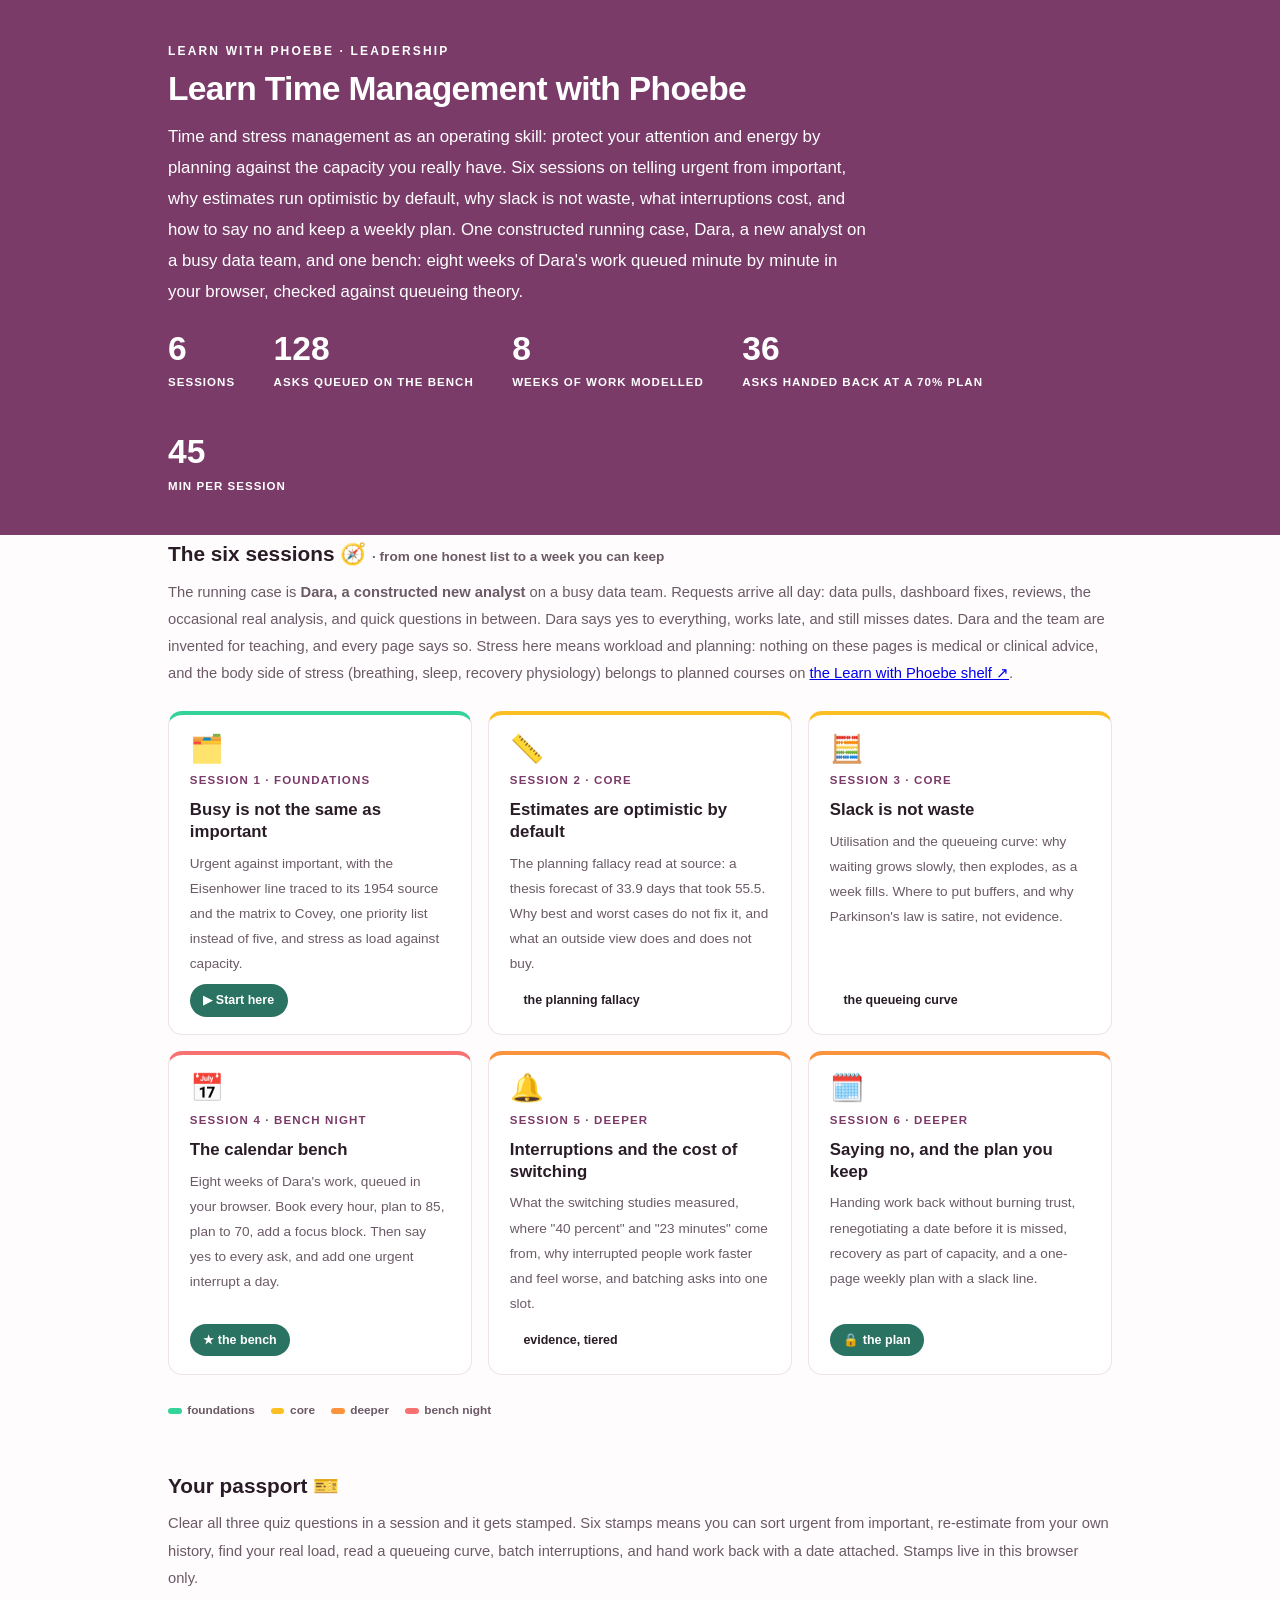
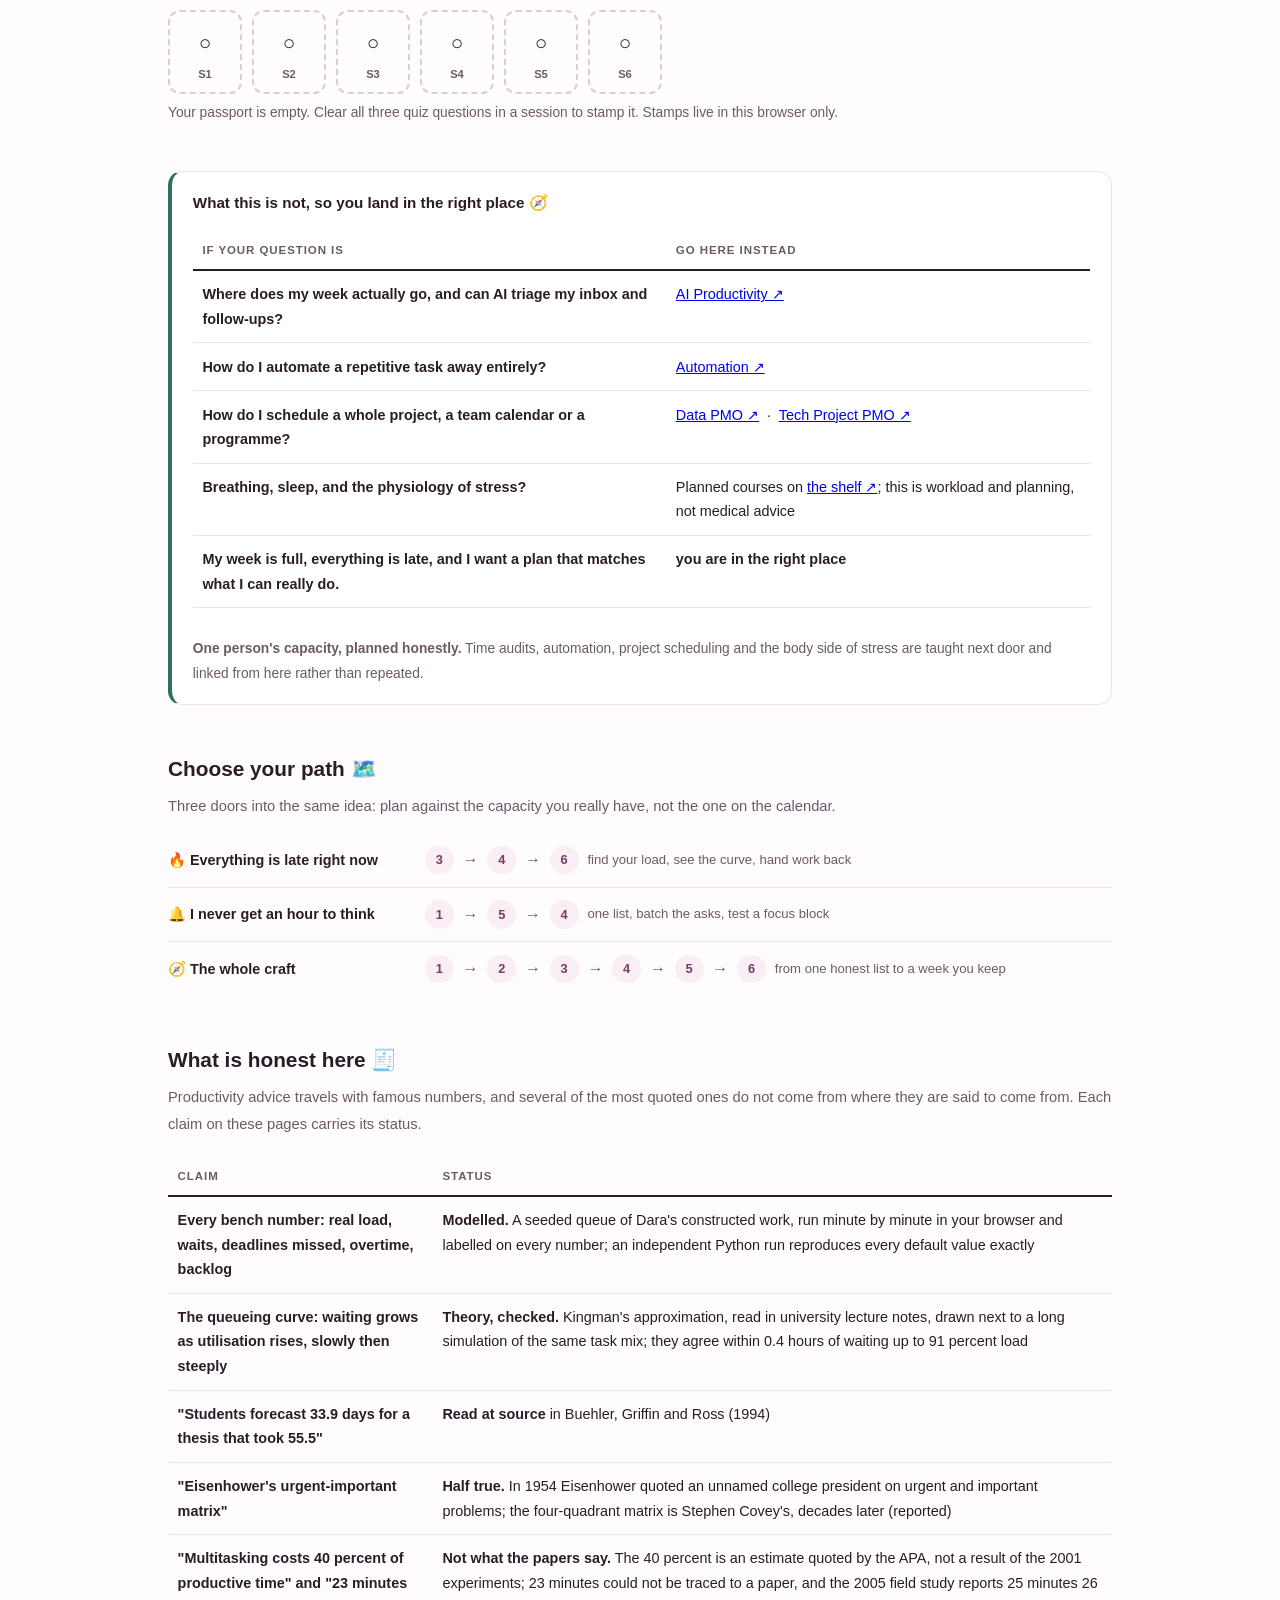
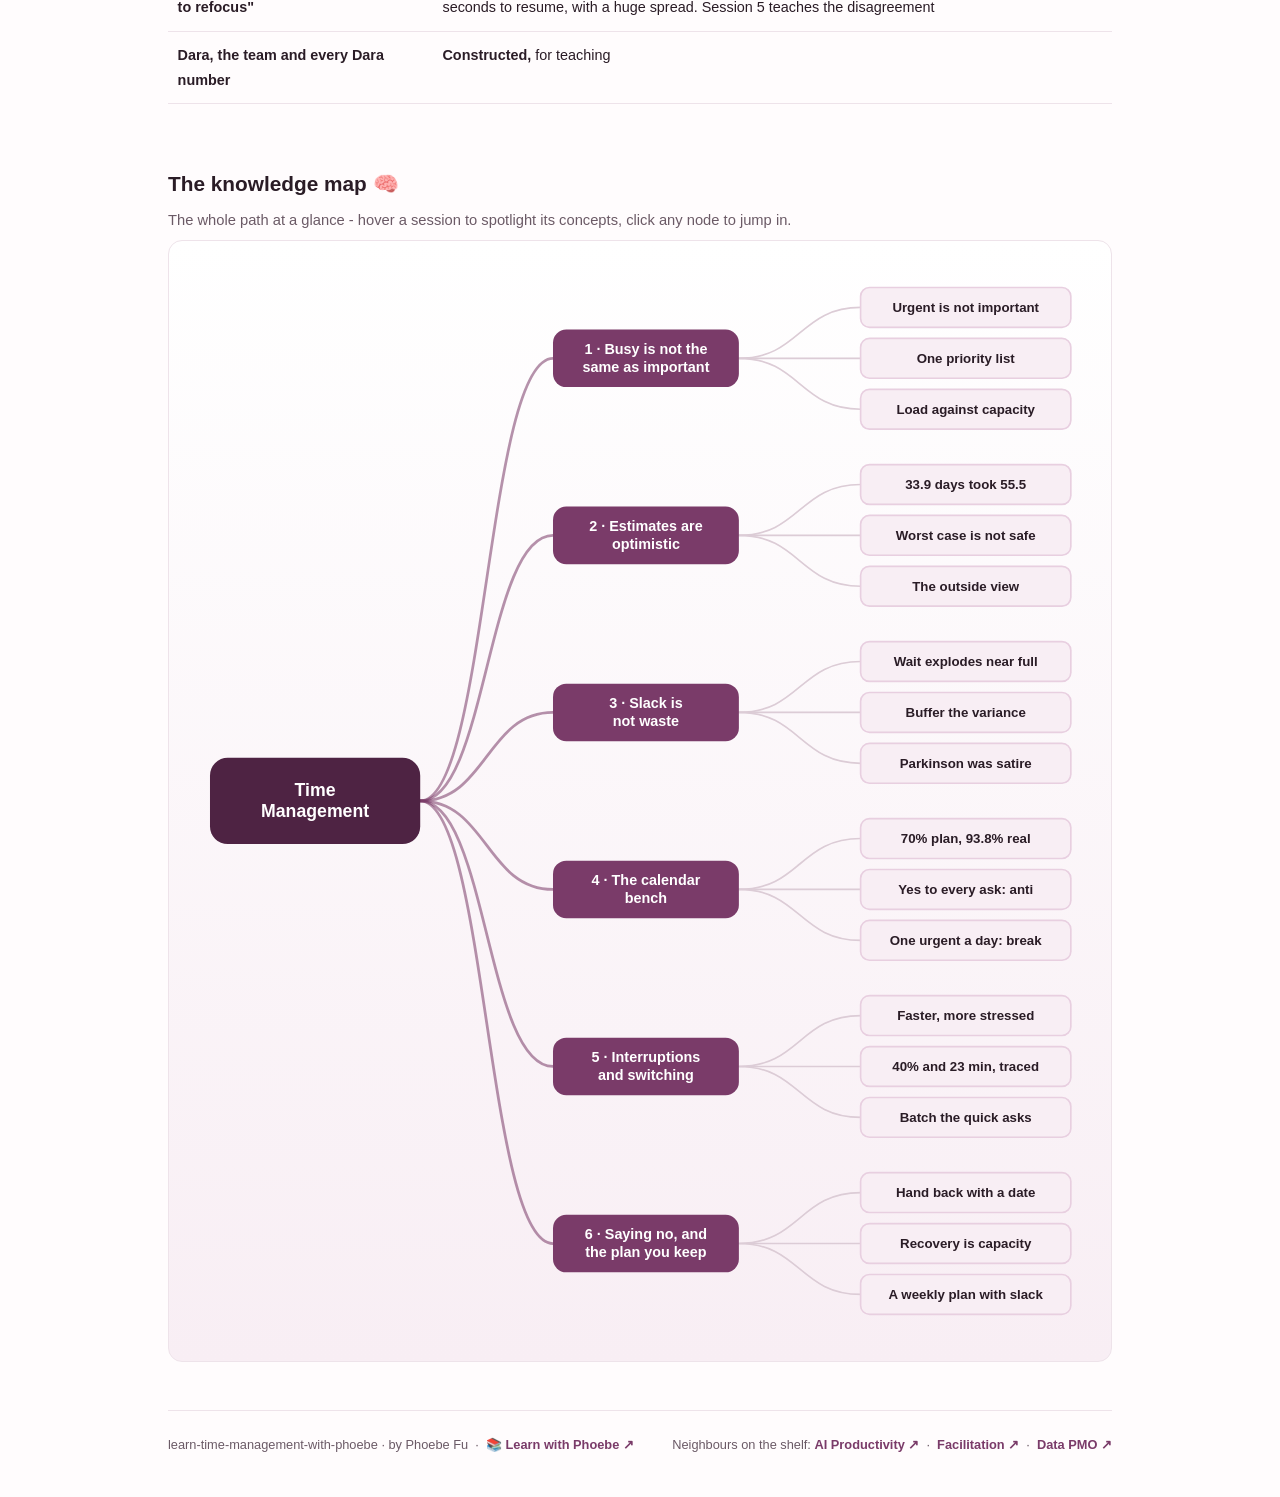
==== index.html @ 59bf27da "Build learn-time-management-with-phoebe: six sessions, landing page and in-browser bench All pages p" ====
<!DOCTYPE html>
<html lang="en">
<head>
<meta charset="UTF-8">
<meta name="viewport" content="width=device-width, initial-scale=1.0">
<!-- social:start -->
<meta name="description" content="Six sessions on protecting attention and energy by planning against real capacity: urgent against important, why estimates run optimistic, why slack is not waste, a calendar bench that runs eight weeks of a constructed analyst's work in your browser, interruptions, and saying no with a weekly plan you keep. Free, by Phoebe Fu.">
<meta property="og:type" content="website">
<meta property="og:site_name" content="Learn with Phoebe">
<meta property="og:title" content="Learn Time Management with Phoebe">
<meta property="og:description" content="Plan against real capacity. Six sessions, one constructed analyst, and a calendar bench where a full week makes everything late and a 70 percent plan keeps its promises.">
<meta property="og:url" content="https://phoebefu6.github.io/learn-time-management-with-phoebe/">
<meta property="og:image" content="https://phoebefu6.github.io/learn-time-management-with-phoebe/assets/og-cover.png">
<meta property="og:image:width" content="1200">
<meta property="og:image:height" content="630">
<meta name="twitter:card" content="summary_large_image">
<meta name="twitter:title" content="Learn Time Management with Phoebe">
<meta name="twitter:description" content="Why a full calendar makes everything late: eight weeks of work queued in your browser, checked against queueing theory.">
<meta name="twitter:image" content="https://phoebefu6.github.io/learn-time-management-with-phoebe/assets/og-cover.png">
<!-- social:end -->
<title>Learn Time Management with Phoebe</title>
<link rel="stylesheet" href="assets/style.css?v=15">
<style>

  .stats-row { display: flex; gap: 2.4rem; margin-top: 1.5rem; flex-wrap: wrap; }
  .stat b { display: block; font-size: 2.1rem; font-weight: 800; line-height: 1.05; font-variant-numeric: tabular-nums; }
  .stat span { font-size: .72rem; opacity: 1; text-transform: uppercase; letter-spacing: .09em; font-weight: 600; }

  .course-grid { display: grid; grid-template-columns: repeat(auto-fit, minmax(17rem, 1fr)); gap: 1rem; margin-top: 1.5rem; }
  .course-card {
    border: 1px solid var(--hairline);
    border-top: 4px solid var(--diff, var(--indigo));
    border-radius: var(--radius);
    padding: 1.2rem 1.3rem 1.1rem;
    display: flex;
    flex-direction: column;
    gap: .5rem;
    text-decoration: none;
    color: var(--ink);
    background: #fff;
    transition: box-shadow .15s ease, border-color .15s ease, transform .15s ease;
    position: relative;
  }
  .course-card:hover { border-color: var(--indigo-soft); border-top-color: var(--diff, var(--indigo)); box-shadow: 0 8px 28px rgba(var(--shadow-rgb),.16); transform: translateY(-3px); }
  .course-card .cicon { font-size: 1.7rem; line-height: 1; }
  .course-card .cnum { font-size: .72rem; font-weight: 700; color: var(--indigo); text-transform: uppercase; letter-spacing: .1em; }
  .course-card h3 { font-size: 1.05rem; font-weight: 800; line-height: 1.3; }
  .course-card p { font-size: .85rem; color: var(--muted); flex: 1; }
  .course-card .meta { display: flex; gap: .4rem; flex-wrap: wrap; }

  .diff-legend { display: flex; gap: 1rem; margin-top: 1.6rem; font-size: .74rem; color: var(--muted); font-weight: 600; flex-wrap: wrap; }
  .diff-legend i { display: inline-block; width: .85rem; height: .35rem; border-radius: 999px; margin-right: .35rem; vertical-align: middle; }

  .paths { margin-top: 2.6rem; }
  .paths h2 { font-size: 1.3rem; font-weight: 800; margin-bottom: .3rem; }
  .paths .plede { color: var(--muted); font-size: .92rem; margin-bottom: .8rem; }
  .path { display: flex; gap: .55rem; align-items: center; padding: .75rem 0; border-bottom: .5px solid var(--hairline); flex-wrap: wrap; }
  .path:last-child { border-bottom: none; }
  .path b { min-width: 15.5rem; font-size: .9rem; }
  .path .pstep { background: var(--indigo-50); color: var(--indigo); border-radius: 999px; padding: .16rem .68rem; font-weight: 700; font-size: .8rem; text-decoration: none; transition: all .12s ease; }
  .path .pstep:hover { background: var(--indigo); color: #fff; }
  .path .parr { color: var(--muted); font-weight: 700; }

  .mm-section { margin-top: 1.6rem; }
  .mm-section h2 { font-size: 1.3rem; font-weight: 800; margin-bottom: .2rem; }
  .mm-section .mm-lede { color: var(--muted); font-size: .92rem; margin-bottom: .4rem; }
  .mm-wrap { border: 1px solid var(--hairline); border-radius: var(--radius); background: linear-gradient(180deg,#fff,var(--indigo-50)); padding: .6rem; overflow-x: auto; }
  .mm-svg { width: 100%; height: auto; display: block; max-width: 60rem; margin: 0 auto; min-width: 34rem; }
  .mm-link { cursor: pointer; text-decoration: none; }
  .mm-node rect { transition: opacity .15s ease, filter .15s ease; }
  .mm-node text { pointer-events: none; }
  .mm-link:hover .mm-node rect { filter: brightness(1.06); }
  .mm-edge { transition: opacity .15s ease; }

  .not-this { border: 1px solid var(--hairline); border-left: 4px solid var(--clay); border-radius: var(--radius); background: #fff; padding: 1.1rem 1.3rem; margin-top: 1.2rem; }
  .not-this h3 { font-size: .95rem; font-weight: 800; margin-bottom: .5rem; }
</style>
</head>
<body>
<header class="masthead">
  <div class="wrap">
    <div class="eyebrow">Learn with Phoebe · Leadership</div>
    <h1>Learn <span class="accent">Time Management</span> with Phoebe</h1>
    <p class="sub">Time and stress management as an operating skill: protect your attention and energy by planning against the capacity you really have. Six sessions on telling urgent from important, why estimates run optimistic by default, why slack is not waste, what interruptions cost, and how to say no and keep a weekly plan. One constructed running case, Dara, a new analyst on a busy data team, and one bench: eight weeks of Dara's work queued minute by minute in your browser, checked against queueing theory.</p>
    <div class="stats-row">
      <div class="stat"><b data-count="6">6</b><span>sessions</span></div>
      <div class="stat"><b data-count="128">128</b><span>asks queued on the bench</span></div>
      <div class="stat"><b data-count="8">8</b><span>weeks of work modelled</span></div>
      <div class="stat"><b data-count="36">36</b><span>asks handed back at a 70% plan</span></div>
      <div class="stat"><b data-count="45">45</b><span>min per session</span></div>
    </div>
  </div>
</header>
<main class="wrap">
  <section class="section">
    <div class="paths" style="margin-top:0">
      <h2>The six sessions 🧭 <span style="font-size:.85rem;font-weight:600;color:var(--muted)">· from one honest list to a week you can keep</span></h2>
      <p class="plede">The running case is <strong>Dara, a constructed new analyst</strong> on a busy data team. Requests arrive all day: data pulls, dashboard fixes, reviews, the occasional real analysis, and quick questions in between. Dara says yes to everything, works late, and still misses dates. Dara and the team are invented for teaching, and every page says so. Stress here means workload and planning: nothing on these pages is medical or clinical advice, and the body side of stress (breathing, sleep, recovery physiology) belongs to planned courses on <a href="https://phoebefu6.github.io/learn-with-phoebe/">the Learn with Phoebe shelf ↗</a>.</p>
    </div>
    <div class="course-grid">
      <a class="course-card" href="courses/01-busy-is-not-important.html" style="--diff:#34D399">
        <span class="cicon">🗂️</span>
        <span class="cnum">Session 1 · foundations</span>
        <h3>Busy is not the same as important</h3>
        <p>Urgent against important, with the Eisenhower line traced to its 1954 source and the matrix to Covey, one priority list instead of five, and stress as load against capacity.</p>
        <span class="meta"><span class="pill amber">▶ Start here</span></span>
      </a>
      <a class="course-card" href="courses/02-estimates-are-optimistic.html" style="--diff:#FBBF24">
        <span class="cicon">📏</span>
        <span class="cnum">Session 2 · core</span>
        <h3>Estimates are optimistic by default</h3>
        <p>The planning fallacy read at source: a thesis forecast of 33.9 days that took 55.5. Why best and worst cases do not fix it, and what an outside view does and does not buy.</p>
        <span class="meta"><span class="pill">the planning fallacy</span></span>
      </a>
      <a class="course-card" href="courses/03-slack-is-not-waste.html" style="--diff:#FBBF24">
        <span class="cicon">🧮</span>
        <span class="cnum">Session 3 · core</span>
        <h3>Slack is not waste</h3>
        <p>Utilisation and the queueing curve: why waiting grows slowly, then explodes, as a week fills. Where to put buffers, and why Parkinson's law is satire, not evidence.</p>
        <span class="meta"><span class="pill">the queueing curve</span></span>
      </a>
      <a class="course-card" href="courses/04-the-calendar-bench.html" style="--diff:#F87171">
        <span class="cicon">📅</span>
        <span class="cnum">Session 4 · bench night</span>
        <h3>The calendar bench</h3>
        <p>Eight weeks of Dara's work, queued in your browser. Book every hour, plan to 85, plan to 70, add a focus block. Then say yes to every ask, and add one urgent interrupt a day.</p>
        <span class="meta"><span class="pill amber">★ the bench</span></span>
      </a>
      <a class="course-card" href="courses/05-interruptions-and-switching.html" style="--diff:#FB923C">
        <span class="cicon">🔔</span>
        <span class="cnum">Session 5 · deeper</span>
        <h3>Interruptions and the cost of switching</h3>
        <p>What the switching studies measured, where "40 percent" and "23 minutes" come from, why interrupted people work faster and feel worse, and batching asks into one slot.</p>
        <span class="meta"><span class="pill">evidence, tiered</span></span>
      </a>
      <a class="course-card" href="courses/06-saying-no-and-the-plan.html" style="--diff:#FB923C">
        <span class="cicon">🗓️</span>
        <span class="cnum">Session 6 · deeper</span>
        <h3>Saying no, and the plan you keep</h3>
        <p>Handing work back without burning trust, renegotiating a date before it is missed, recovery as part of capacity, and a one-page weekly plan with a slack line.</p>
        <span class="meta"><span class="pill amber">🔒 the plan</span></span>
      </a>
    </div>
    <div class="diff-legend">
      <span><i style="background:#34D399"></i>foundations</span>
      <span><i style="background:#FBBF24"></i>core</span>
      <span><i style="background:#FB923C"></i>deeper</span>
      <span><i style="background:#F87171"></i>bench night</span>
    </div>
  </section>
  <section class="section">
    <div class="paths" style="margin-top:0">
      <h2>Your passport 🎫</h2>
      <p class="plede">Clear all three quiz questions in a session and it gets stamped. Six stamps means you can sort urgent from important, re-estimate from your own history, find your real load, read a queueing curve, batch interruptions, and hand work back with a date attached. Stamps live in this browser only.</p>
    </div>
    <div class="pp-strip"></div>
  </section>
  <section class="section">
    <div class="not-this">
      <h3>What this is not, so you land in the right place 🧭</h3>
      <table class="clean">
        <tr><th>If your question is</th><th>Go here instead</th></tr>
        <tr><td>Where does my week actually go, and can AI triage my inbox and follow-ups?</td><td><a href="https://phoebefu6.github.io/learn-ai-productivity-with-phoebe/">AI Productivity ↗</a></td></tr>
        <tr><td>How do I automate a repetitive task away entirely?</td><td><a href="https://phoebefu6.github.io/learn-automation-with-phoebe/">Automation ↗</a></td></tr>
        <tr><td>How do I schedule a whole project, a team calendar or a programme?</td><td><a href="https://phoebefu6.github.io/learn-data-pmo-with-phoebe/">Data PMO ↗</a> &nbsp;·&nbsp; <a href="https://phoebefu6.github.io/learn-tech-project-pmo-with-phoebe/">Tech Project PMO ↗</a></td></tr>
        <tr><td>Breathing, sleep, and the physiology of stress?</td><td>Planned courses on <a href="https://phoebefu6.github.io/learn-with-phoebe/">the shelf ↗</a>; this is workload and planning, not medical advice</td></tr>
        <tr><td><strong>My week is full, everything is late, and I want a plan that matches what I can really do.</strong></td><td><strong>you are in the right place</strong></td></tr>
      </table>
      <p style="margin-top:.7rem;font-size:.86rem;color:var(--muted)"><strong>One person's capacity, planned honestly.</strong> Time audits, automation, project scheduling and the body side of stress are taught next door and linked from here rather than repeated.</p>
    </div>
  </section>
  <section class="section">
    <div class="paths">
      <h2>Choose your path 🗺️</h2>
      <p class="plede">Three doors into the same idea: plan against the capacity you really have, not the one on the calendar.</p>
      <div class="path"><b>🔥 Everything is late right now</b>
        <a class="pstep" href="courses/03-slack-is-not-waste.html">3</a><span class="parr">→</span>
        <a class="pstep" href="courses/04-the-calendar-bench.html">4</a><span class="parr">→</span>
        <a class="pstep" href="courses/06-saying-no-and-the-plan.html">6</a>
        <span style="font-size:.82rem;color:var(--muted)">find your load, see the curve, hand work back</span>
      </div>
      <div class="path"><b>🔔 I never get an hour to think</b>
        <a class="pstep" href="courses/01-busy-is-not-important.html">1</a><span class="parr">→</span>
        <a class="pstep" href="courses/05-interruptions-and-switching.html">5</a><span class="parr">→</span>
        <a class="pstep" href="courses/04-the-calendar-bench.html">4</a>
        <span style="font-size:.82rem;color:var(--muted)">one list, batch the asks, test a focus block</span>
      </div>
      <div class="path"><b>🧭 The whole craft</b>
        <a class="pstep" href="courses/01-busy-is-not-important.html">1</a><span class="parr">→</span>
        <a class="pstep" href="courses/02-estimates-are-optimistic.html">2</a><span class="parr">→</span>
        <a class="pstep" href="courses/03-slack-is-not-waste.html">3</a><span class="parr">→</span>
        <a class="pstep" href="courses/04-the-calendar-bench.html">4</a><span class="parr">→</span>
        <a class="pstep" href="courses/05-interruptions-and-switching.html">5</a><span class="parr">→</span>
        <a class="pstep" href="courses/06-saying-no-and-the-plan.html">6</a>
        <span style="font-size:.82rem;color:var(--muted)">from one honest list to a week you keep</span>
      </div>
    </div>
  </section>
  <section class="section">
    <div class="paths" style="margin-top:0">
      <h2>What is honest here 🧾</h2>
      <p class="plede">Productivity advice travels with famous numbers, and several of the most quoted ones do not come from where they are said to come from. Each claim on these pages carries its status.</p>
    </div>
    <table class="clean">
      <tr><th>Claim</th><th>Status</th></tr>
      <tr><td>Every bench number: real load, waits, deadlines missed, overtime, backlog</td><td><strong>Modelled.</strong> A seeded queue of Dara's constructed work, run minute by minute in your browser and labelled on every number; an independent Python run reproduces every default value exactly</td></tr>
      <tr><td>The queueing curve: waiting grows as utilisation rises, slowly then steeply</td><td><strong>Theory, checked.</strong> Kingman's approximation, read in university lecture notes, drawn next to a long simulation of the same task mix; they agree within 0.4 hours of waiting up to 91 percent load</td></tr>
      <tr><td>"Students forecast 33.9 days for a thesis that took 55.5"</td><td><strong>Read at source</strong> in Buehler, Griffin and Ross (1994)</td></tr>
      <tr><td>"Eisenhower's urgent-important matrix"</td><td><strong>Half true.</strong> In 1954 Eisenhower quoted an unnamed college president on urgent and important problems; the four-quadrant matrix is Stephen Covey's, decades later (reported)</td></tr>
      <tr><td>"Multitasking costs 40 percent of productive time" and "23 minutes to refocus"</td><td><strong>Not what the papers say.</strong> The 40 percent is an estimate quoted by the APA, not a result of the 2001 experiments; 23 minutes could not be traced to a paper, and the 2005 field study reports 25 minutes 26 seconds to resume, with a huge spread. Session 5 teaches the disagreement</td></tr>
      <tr><td>Dara, the team and every Dara number</td><td><strong>Constructed,</strong> for teaching</td></tr>
    </table>
  </section>
  <section class="section mm-section">
    <h2>The knowledge map 🧠</h2>
    <p class="mm-lede">The whole path at a glance - hover a session to spotlight its concepts, click any node to jump in.</p>
    <div class="mm-wrap"><div id="mindmap"></div></div>
  </section>
  <footer class="pagefoot">
    <span>learn-time-management-with-phoebe · by Phoebe Fu &nbsp;·&nbsp; 📚 <a href="https://phoebefu6.github.io/learn-with-phoebe/">Learn with Phoebe ↗</a></span>
    <span>Neighbours on the shelf: <a href="https://phoebefu6.github.io/learn-ai-productivity-with-phoebe/">AI Productivity ↗</a> &nbsp;·&nbsp; <a href="https://phoebefu6.github.io/learn-facilitation-with-phoebe/">Facilitation ↗</a> &nbsp;·&nbsp; <a href="https://phoebefu6.github.io/learn-data-pmo-with-phoebe/">Data PMO ↗</a></span>
  </footer>
</main>
<script>
window.MINDMAP_DATA = {
 "title": "Time\nManagement",
 "centerColor": "#4E2343",
 "sessions": [
  {
   "label": "Busy is not the\nsame as important",
   "href": "courses/01-busy-is-not-important.html",
   "color": "#34D399",
   "concepts": [
    {
     "label": "Urgent is not important",
     "href": "courses/01-busy-is-not-important.html"
    },
    {
     "label": "One priority list",
     "href": "courses/01-busy-is-not-important.html"
    },
    {
     "label": "Load against capacity",
     "href": "courses/01-busy-is-not-important.html"
    }
   ]
  },
  {
   "label": "Estimates are\noptimistic",
   "href": "courses/02-estimates-are-optimistic.html",
   "color": "#FBBF24",
   "concepts": [
    {
     "label": "33.9 days took 55.5",
     "href": "courses/02-estimates-are-optimistic.html"
    },
    {
     "label": "Worst case is not safe",
     "href": "courses/02-estimates-are-optimistic.html"
    },
    {
     "label": "The outside view",
     "href": "courses/02-estimates-are-optimistic.html"
    }
   ]
  },
  {
   "label": "Slack is\nnot waste",
   "href": "courses/03-slack-is-not-waste.html",
   "color": "#FBBF24",
   "concepts": [
    {
     "label": "Wait explodes near full",
     "href": "courses/03-slack-is-not-waste.html"
    },
    {
     "label": "Buffer the variance",
     "href": "courses/03-slack-is-not-waste.html"
    },
    {
     "label": "Parkinson was satire",
     "href": "courses/03-slack-is-not-waste.html"
    }
   ]
  },
  {
   "label": "The calendar\nbench",
   "href": "courses/04-the-calendar-bench.html",
   "color": "#F87171",
   "concepts": [
    {
     "label": "70% plan, 93.8% real",
     "href": "courses/04-the-calendar-bench.html"
    },
    {
     "label": "Yes to every ask: anti",
     "href": "courses/04-the-calendar-bench.html"
    },
    {
     "label": "One urgent a day: break",
     "href": "courses/04-the-calendar-bench.html"
    }
   ]
  },
  {
   "label": "Interruptions\nand switching",
   "href": "courses/05-interruptions-and-switching.html",
   "color": "#FB923C",
   "concepts": [
    {
     "label": "Faster, more stressed",
     "href": "courses/05-interruptions-and-switching.html"
    },
    {
     "label": "40% and 23 min, traced",
     "href": "courses/05-interruptions-and-switching.html"
    },
    {
     "label": "Batch the quick asks",
     "href": "courses/05-interruptions-and-switching.html"
    }
   ]
  },
  {
   "label": "Saying no, and\nthe plan you keep",
   "href": "courses/06-saying-no-and-the-plan.html",
   "color": "#FB923C",
   "concepts": [
    {
     "label": "Hand back with a date",
     "href": "courses/06-saying-no-and-the-plan.html"
    },
    {
     "label": "Recovery is capacity",
     "href": "courses/06-saying-no-and-the-plan.html"
    },
    {
     "label": "A weekly plan with slack",
     "href": "courses/06-saying-no-and-the-plan.html"
    }
   ]
  }
 ]
};
</script>
<script src="assets/mindmap.js?v=15"></script>
<script src="assets/app.js?v=15"></script>
</body>
</html>
---- assets/style.css ----
/* learn-time-management-with-phoebe - editorial bold design system
   Accent: plum #7A3B69 · Deep plum #4E2343 · Mid plum #66305A · Contrast: mint #2A7362
   (CSS var names still read --indigo/--amber; they hold plum and mint.)
   Light surfaces only: the code box and the lightbox scrim are light tints. */

:root {
  --indigo: #7A3B69;
  --indigo-deep: #4E2343;
  --indigo-mid: #66305A;
  --indigo-soft: #E8CFE0;
  --indigo-50: #F8EEF4;
  --ink: #2A1C26;
  --muted: #6B5A66;
  --faint: #DCCCD6;
  --hairline: #EEE3EA;
  --clay: #2A7362;
  --clay-ink: #1D5446;
  --amber: #2A7362;
  --amber-ink: #1D5446;
  --amber-50: #E3F3EE;
  --paper: #FFFCFD;
  --code-bg: #F8EEF4;
  --code-ink: #2A1C26;
  --scrim-rgb: 255,251,253;
  --shadow-rgb: 122,59,105;
  --radius: 14px;
}

* { margin: 0; padding: 0; box-sizing: border-box; }

html { font-size: 16px; scroll-behavior: smooth; }
html.zoom-125 { font-size: 20px; }
html.zoom-150 { font-size: 24px; }

body {
  font-family: "Inter", -apple-system, BlinkMacSystemFont, "Segoe UI", Roboto, sans-serif;
  background: var(--paper);
  color: var(--ink);
  line-height: 1.85;
  font-feature-settings: "tnum";
}

.wrap { max-width: 62rem; margin: 0 auto; padding: 0 1.5rem; }

/* ---------- header band ---------- */
.masthead {
  background: var(--indigo);
  color: #fff;
  padding: 2.5rem 0 2.25rem;
}
.masthead .eyebrow {
  font-size: .75rem;
  letter-spacing: .18em;
  text-transform: uppercase;
  opacity: 1;
  font-weight: 600;
}
.masthead h1 {
  font-size: 2.1rem;
  line-height: 1.15;
  font-weight: 800;
  margin: .5rem 0 .75rem;
  letter-spacing: -.02em;
}
.masthead h1 .accent { color: inherit; }
.masthead .sub { font-size: 1.05rem; opacity: 1; max-width: 44rem; }

.chip-row { display: flex; flex-wrap: wrap; gap: .5rem; margin-top: 1.1rem; }
.chip {
  display: inline-flex;
  align-items: center;
  gap: .35rem;
  border-radius: 999px;
  padding: .25rem .8rem;
  font-size: .78rem;
  font-weight: 600;
  white-space: nowrap;
}
.chip.level { background: #fff; color: var(--indigo); }
.chip.audience { background: rgba(255,255,255,.08); color: #fff; border: 1px solid rgba(255,255,255,.35); }
.chip.time { background: var(--ink); color: #fff; font-variant-numeric: tabular-nums; }


/* ---------- agenda band ----------
   Recovered 2026-09-02. These six repos were scaffolded from a stylesheet that had
   lost this block, so .agenda rendered as run-on inline text ~700px tall inside the
   masthead. 87 of 93 repos carry it; these were the exception, and they were also the
   six the estate sweep could not see. See course-builder/references/field-notes.md.

   .a3 does NOT reuse the donor's `color: var(--amber-ink)`: that pair falls below
   4.5:1 against --amber in all six palettes, which is the same failure the sweep
   flags on the wellbeing courses. The literal below is the darkest tone of this
   repo's own amber-ink that clears 4.5:1, so the band stays bright. Recompute it if
   --amber changes. */
.agenda {
  display: flex;
  border-radius: 999px;
  overflow: hidden;
  margin: 1.4rem 0 0;
  font-size: .72rem;
  font-weight: 600;
  text-align: center;
  color: #fff;
}
.agenda span { padding: .45rem .3rem; white-space: nowrap; overflow: hidden; text-overflow: ellipsis; }
.agenda .a1 { background: var(--indigo-deep); }
.agenda .a2 { background: var(--indigo-mid); }
.agenda .a3 { background: var(--amber); color: #FFFFFF; }
.agenda .a4 { background: var(--indigo-soft); color: var(--ink); }

/* ---------- toolbar ---------- */
.toolbar {
  position: sticky;
  top: 0;
  z-index: 40;
  background: rgba(255,255,255,.94);
  backdrop-filter: blur(6px);
  border-bottom: 1px solid var(--hairline);
  padding: .55rem 0;
}
.toolbar .wrap { display: flex; align-items: center; gap: .5rem; flex-wrap: nowrap; }
.toolbar .crumb { font-size: .8rem; color: var(--muted); font-weight: 600; margin-right: auto; min-width: 0; white-space: nowrap; overflow: hidden; text-overflow: ellipsis; }
.toolbar .btn { white-space: nowrap; flex: none; padding: .38rem .8rem; font-size: .78rem; line-height: 1.2; }
.toolbar .crumb a { color: var(--indigo); text-decoration: none; }
.btn {
  border: 1px solid var(--hairline);
  background: #fff;
  color: var(--ink);
  border-radius: 999px;
  padding: .35rem .9rem;
  font-size: .78rem;
  font-weight: 600;
  cursor: pointer;
  font-family: inherit;
  transition: all .15s ease;
}
.btn:hover { border-color: var(--indigo); color: var(--indigo); }
.btn.primary { background: var(--indigo); border-color: var(--indigo); color: #fff; }
.btn.primary:hover { background: var(--indigo-deep); }

/* ---------- sections ---------- */
main { padding: 2.5rem 0 4rem; }

.section { margin-bottom: 2.8rem; }
.section-kicker { margin-bottom: 1rem; }
.section-kicker .klabel {
  display: block;
  font-size: .72rem;
  text-transform: uppercase;
  letter-spacing: .1em;
  color: var(--indigo);
  font-weight: 700;
  margin-bottom: .35rem;
}
.section-kicker h2 {
  font-size: 1.45rem;
  font-weight: 800;
  letter-spacing: -.01em;
  display: flex;
  align-items: center;
  gap: .7rem;
  flex-wrap: wrap;
}
.section-kicker .tag {
  border-radius: 999px;
  padding: .18rem .7rem;
  font-size: .7rem;
  font-weight: 700;
  text-transform: uppercase;
  letter-spacing: .08em;
}
.tag.concept { background: var(--indigo-50); color: var(--indigo); }
.tag.demo { background: var(--amber-50); color: var(--amber-ink); }
.tag.exercise { background: var(--ink); color: #fff; }

.lede { color: var(--muted); max-width: 46rem; margin-bottom: 1.4rem; line-height: 1.8; }

/* live vs self-study markers on cards */
.mode {
  font-size: .64rem;
  font-weight: 700;
  text-transform: uppercase;
  letter-spacing: .07em;
  padding: .14rem .6rem;
  border-radius: 999px;
  flex: none;
}
.mode.live { background: var(--indigo); color: #fff; }
.mode.self { background: #fff; color: var(--muted); border: 1px solid var(--hairline); }

/* ---------- accordions ---------- */
details.card {
  border: 1px solid var(--hairline);
  border-radius: var(--radius);
  margin-bottom: .8rem;
  overflow: hidden;
  background: #fff;
}
details.card[open] { border-color: var(--indigo-soft); box-shadow: 0 8px 28px rgba(var(--shadow-rgb),.08); }
details.card summary {
  list-style: none;
  cursor: pointer;
  padding: 1rem 1.25rem;
  display: flex;
  align-items: center;
  gap: .75rem;
  font-weight: 700;
  font-size: 1.02rem;
  user-select: none;
}
details.card summary::-webkit-details-marker { display: none; }
details.card summary .dot {
  width: .6rem; height: .6rem;
  border-radius: 999px;
  background: var(--indigo);
  flex: none;
}
details.card summary .mini { margin-left: auto; font-size: .72rem; color: var(--muted); font-weight: 600; white-space: nowrap; }
details.card summary .caret { transition: transform .2s ease; color: var(--indigo); font-size: .8rem; }
details.card[open] summary .caret { transform: rotate(90deg); }
details.card .body { padding: 0 1.25rem 1.4rem; border-top: 1px solid var(--hairline); padding-top: 1.15rem; }
details.card .body p { margin-bottom: 1.05rem; max-width: 48rem; }
details.card .body p:last-child { margin-bottom: 0; }
details.card .body ul, details.card .body ol { margin: 0 0 1.1rem 1.2rem; max-width: 47rem; }
details.card .body li { margin-bottom: .65rem; }
details.card .body h4 { font-size: .95rem; font-weight: 700; margin: 1.1rem 0 .45rem; }
details.card .body h4:first-child { margin-top: 0; }

/* ---------- pills & legends ---------- */
.legend { display: flex; flex-wrap: wrap; gap: .5rem; margin: 0 0 1.2rem; }
.pill {
  display: inline-flex;
  align-items: center;
  gap: .4rem;
  border-radius: 999px;
  padding: .28rem .85rem;
  font-size: .78rem;
  font-weight: 600;
}
.pill.solid { background: var(--indigo); color: #fff; }
.pill.light { background: var(--indigo-50); color: var(--indigo); }
.pill.inkpill { background: var(--ink); color: #fff; }
.pill.amber, .pill.peach { background: var(--amber); color: #fff; }
.pill.bare { color: var(--muted); }

/* ---------- 4D grid ---------- */
.grid-2 { display: grid; grid-template-columns: repeat(auto-fit, minmax(15rem, 1fr)); gap: .8rem; margin: .5rem 0 1rem; }
.d-card {
  border: 1px solid var(--hairline);
  border-left: 4px solid var(--indigo);
  border-radius: 10px;
  padding: 1rem 1.1rem;
}
.d-card h4 { font-size: .95rem; margin-bottom: .3rem; }
.d-card h4 .lead-letter { color: var(--indigo); }
.d-card p { font-size: .86rem; color: var(--muted); margin: 0; }

/* ---------- tables ---------- */
table.clean { width: 100%; border-collapse: collapse; font-size: .9rem; margin: .4rem 0 1rem; }
table.clean th {
  text-align: left;
  font-size: .72rem;
  text-transform: uppercase;
  letter-spacing: .08em;
  color: var(--muted);
  padding: .5rem .6rem;
  border-bottom: 2px solid var(--ink);
}
table.clean td { padding: .7rem .6rem; border-bottom: .5px solid var(--hairline); vertical-align: top; line-height: 1.7; }
table.clean td:first-child { font-weight: 600; }

/* ---------- prompt boxes ---------- */
.prompt-box{
  position: relative;
  background: #F8EEF4;
  border: 1px solid #EEE3EA;
  color: #2A1C26;
  border-radius: var(--radius);
  padding: 1.1rem 1.2rem;
  margin: 1rem 0 1.2rem;
  font-family: "SF Mono", ui-monospace, Menlo, Consolas, monospace;
  font-size: .84rem;
  line-height: 1.65;
  white-space: pre-wrap;
  word-break: break-word;
}
.prompt-box .label{
  position: absolute;
  top: -0.7rem;
  left: 1rem;
  background: #7A3B69;
  color: #FFFFFF;
  font-family: "Inter", -apple-system, sans-serif;
  font-size: .68rem;
  font-weight: 700;
  letter-spacing: .06em;
  text-transform: uppercase;
  border-radius: 999px;
  padding: .15rem .7rem;
}
.prompt-box.bad .label { background: var(--faint); color: var(--ink); }
.prompt-box.good .label { background: var(--amber); color: #fff; }
.copy-btn{
  position: absolute;
  top: .7rem;
  right: .7rem;
  background: var(--indigo-50);
  border: 1px solid var(--faint);
  color: var(--indigo-deep);
  border-radius: 999px;
  padding: .25rem .8rem;
  font-size: .72rem;
  font-weight: 600;
  cursor: pointer;
  font-family: "Inter", -apple-system, sans-serif;
  transition: background .15s ease;
}
.copy-btn:hover { background: var(--indigo-soft); }
.copy-btn.copied { background: var(--amber); border-color: var(--amber); color: #fff; }

/* ---------- demo steps ---------- */
.steps { counter-reset: step; margin: .6rem 0 1rem; }
.step {
  display: grid;
  grid-template-columns: max-content minmax(0, 1fr);
  column-gap: .9rem;
  row-gap: .2rem;
  padding: .85rem 0;
  border-bottom: .5px solid var(--hairline);
}
.step > * { grid-column: 2; min-width: 0; }
.step > .prompt-box { margin: .8rem 0 .4rem; }
.step:last-child { border-bottom: none; }
.step::before {
  counter-increment: step;
  content: counter(step);
  flex: none;
  width: 1.7rem; height: 1.7rem;
  border-radius: 999px;
  background: var(--indigo-50);
  color: var(--indigo);
  font-weight: 700;
  font-size: .85rem;
  display: inline-flex;
  align-items: center;
  justify-content: center;
  margin-top: .1rem;
}
.step p { margin: 0; }
/* A code box inside a step sits BELOW the step text at full width. Without this the flex row
 * puts it in a half-width column beside the text and wraps code mid-token. */
.step { flex-wrap: wrap; }
.step > p { flex: 1 1 0; min-width: 0; }
.step > .prompt-box { flex: 1 1 100%; margin: .7rem 0 .2rem; word-break: normal; overflow-x: auto; }

/* ---------- callouts ---------- */
.callout {
  border-radius: var(--radius);
  padding: 1rem 1.2rem;
  margin: 1rem 0;
  font-size: .92rem;
}
.callout.tip { background: var(--indigo-50); border-left: 4px solid var(--indigo); }
.callout.win { background: var(--amber-50); border-left: 4px solid var(--amber); }
.callout strong:first-child { display: block; margin-bottom: .2rem; }

.callout.example {
  background: #FFFFFF;
  border: 1px solid var(--hairline);
  border-left: 4px solid var(--amber);
  font-size: .9rem;
}
.callout.example .ex-pill {
  display: inline-block;
  background: var(--amber);
  color: #fff;
  border-radius: 999px;
  padding: .15rem .7rem;
  font-size: .68rem;
  font-weight: 700;
  text-transform: uppercase;
  letter-spacing: .06em;
  margin-bottom: .5rem;
}
.callout.example p { margin: 0 0 .75rem; max-width: 47rem; }
.callout.example p:last-child { margin-bottom: 0; }
.callout.example ul { margin: 0 0 0 1.1rem; max-width: 46rem; }
.callout.example li { margin-bottom: .6rem; }
.callout.example li:last-child { margin-bottom: 0; }

/* ---------- zoomable figures ---------- */
figure.zoomable {
  border: 1px solid var(--hairline);
  border-radius: var(--radius);
  padding: 1.2rem;
  margin: 1rem 0 1.4rem;
  cursor: zoom-in;
  transition: box-shadow .15s ease;
  background: #fff;
}
figure.zoomable:hover { box-shadow: 0 8px 28px rgba(var(--shadow-rgb),.12); }
figure.zoomable svg, figure.zoomable img { width: 100%; height: auto; display: block; }
figure.zoomable figcaption {
  margin-top: .6rem;
  font-size: .76rem;
  color: var(--muted);
  font-weight: 600;
  display: flex;
  align-items: center;
  gap: .4rem;
}

.lightbox{
  position: fixed;
  inset: 0;
  z-index: 100;
  background: rgba(var(--scrim-rgb),.9);
  display: none;
  align-items: center;
  justify-content: center;
  padding: 3vh 3vw;
  cursor: zoom-out;
}
.lightbox.open { display: flex; }
.lightbox .inner{
  background: #fff;
  border: 1px solid #EEE3EA;
  box-shadow: 0 10px 40px rgba(42,28,38,.14);
  border-radius: var(--radius);
  padding: 2rem;
  max-width: 94vw;
  max-height: 92vh;
  overflow: auto;
}
.lightbox .inner svg, .lightbox .inner img { width: min(88vw, 70rem); height: auto; }
.lightbox .close-hint{
  position: fixed;
  top: 1rem; right: 1.4rem;
  color: var(--ink);
  font-size: .8rem;
  font-weight: 600;
  opacity: 1;
}

/* ---------- courses covered ---------- */
.covered { border: 1px solid var(--hairline); border-radius: var(--radius); overflow: hidden; }
.covered-row {
  display: flex;
  align-items: baseline;
  gap: .8rem;
  padding: .75rem 1.1rem;
  border-bottom: .5px solid var(--hairline);
  font-size: .9rem;
}
.covered-row:last-child { border-bottom: none; }
.covered-row .status { flex: none; }
.covered-row .name { font-weight: 600; }
.covered-row .note { margin-left: auto; color: var(--muted); font-size: .78rem; text-align: right; }

/* ---------- cheat sheet footer ---------- */
.cheat{
  background: var(--indigo-50);
  color: var(--ink);
  border: 1px solid var(--indigo-soft);
  border-radius: var(--radius);
  padding: 1.6rem 1.6rem 1.3rem;
  margin-top: 3rem;
}
.cheat h3 { font-size: 1.1rem; margin-bottom: 1rem; }
.cheat h3 span { color: var(--indigo); }
.cheat .grid-2 { gap: 1rem; }
.cheat .cheat-item { border-left: 3px solid var(--indigo-mid); padding-left: .8rem; }
.cheat .cheat-item b { display: block; font-size: .85rem; color: var(--indigo-deep); }
.cheat .cheat-item span { font-size: .82rem; color: var(--ink); }

footer.pagefoot {
  border-top: 1px solid var(--hairline);
  margin-top: 3rem;
  padding: 1.4rem 0 2.5rem;
  font-size: .8rem;
  color: var(--muted);
  display: flex;
  justify-content: space-between;
  flex-wrap: wrap;
  gap: .8rem;
}
footer.pagefoot a { color: var(--indigo); text-decoration: none; font-weight: 600; }

/* ---------- wayfinding: reading progress + section dots + part numbers ---------- */

#progress-bar {
  position: fixed;
  top: 0; left: 0;
  height: 3px;
  width: 0;
  background: linear-gradient(90deg, var(--indigo), var(--amber));
  z-index: 90;
}

.pagenav {
  position: fixed;
  right: 1.1rem;
  top: 50%;
  transform: translateY(-50%);
  z-index: 50;
  display: flex;
  flex-direction: column;
  gap: .55rem;
}
.pagenav a {
  width: .68rem; height: .68rem;
  border-radius: 999px;
  background: #fff;
  border: 2px solid var(--faint);
  display: block;
  position: relative;
  transition: all .15s ease;
}
.pagenav a:hover { border-color: var(--indigo); transform: scale(1.3); }
.pagenav a.active { background: var(--indigo); border-color: var(--indigo); }
.pagenav a .nlabel {
  position: absolute;
  right: 1.4rem;
  top: 50%;
  transform: translateY(-50%);
  background: #fff;
  color: var(--ink);
  border: 1px solid var(--faint);
  font-size: .7rem;
  font-weight: 600;
  padding: .22rem .65rem;
  border-radius: 6px;
  white-space: nowrap;
  opacity: 0;
  pointer-events: none;
  transition: opacity .15s ease;
}
.pagenav a:hover .nlabel { opacity: 1; }
@media (max-width: 74rem) { .pagenav { display: none; } }

main { counter-reset: partnum -1; }
.section .section-kicker { position: relative; }
.section .section-kicker::before {
  counter-increment: partnum;
  content: counter(partnum, decimal-leading-zero);
  position: absolute;
  right: 0;
  top: -1.2rem;
  font-size: 4.4rem;
  font-weight: 800;
  color: var(--indigo-50);
  line-height: 1;
  font-variant-numeric: tabular-nums;
  pointer-events: none;
  z-index: 0;
}
.section .section-kicker > * { position: relative; z-index: 1; }

details.card summary { transition: background .15s ease; }
details.card summary:hover { background: #F8EEF4; }

/* ---------- journey strip: you are here in the series ---------- */
.journey {
  display: flex;
  align-items: center;
  gap: .45rem;
  margin-top: 1.1rem;
  flex-wrap: wrap;
}
.journey .jlabel { font-size: .7rem; font-weight: 700; text-transform: uppercase; letter-spacing: .09em; opacity: 1; margin-right: .3rem; }
.journey a {
  width: 1.7rem; height: 1.7rem;
  border-radius: 999px;
  display: inline-flex;
  align-items: center;
  justify-content: center;
  font-size: .8rem;
  font-weight: 700;
  text-decoration: none;
  color: #fff;
  border: 1.5px solid rgba(255,255,255,.45);
  transition: all .15s ease;
  font-variant-numeric: tabular-nums;
}
.journey a:hover { border-color: #fff; transform: scale(1.12); }
.journey a.here { background: #fff; color: var(--indigo); border-color: #fff; }
.journey a.dd-chip { width: auto; border-radius: 999px; padding: 0 .7rem; font-size: .72rem; }

/* ---------- check-yourself quiz ---------- */
.quiz-q {
  border: 1px solid var(--hairline);
  border-radius: var(--radius);
  padding: 1.1rem 1.25rem 1rem;
  margin-bottom: .9rem;
  background: #fff;
}
.quiz-q .qtext { font-weight: 700; margin-bottom: .7rem; }
.quiz-q .qopt {
  display: block;
  width: 100%;
  text-align: left;
  background: #fff;
  border: 1px solid var(--hairline);
  border-radius: 10px;
  padding: .6rem .9rem;
  margin-bottom: .5rem;
  font-size: .9rem;
  font-family: inherit;
  color: var(--ink);
  cursor: pointer;
  transition: all .15s ease;
}
.quiz-q .qopt:hover { border-color: var(--indigo); background: var(--indigo-50); }
.quiz-q .qopt.correct { background: var(--indigo); border-color: var(--indigo); color: #fff; font-weight: 600; }
.quiz-q .qopt.correct::after { content: "  ✓"; }
.quiz-q .qopt.wrong { background: #FEF2F2; border-color: #FCA5A5; color: #991B1B; animation: qshake .3s ease; }
.quiz-q .qopt.wrong::after { content: "  ✗ try again"; font-size: .78rem; }
.quiz-q .qopt:disabled { cursor: default; }
.quiz-q .qwhy {
  display: none;
  background: var(--amber-50);
  border-left: 4px solid var(--amber);
  border-radius: 8px;
  padding: .6rem .9rem;
  font-size: .86rem;
  margin-top: .3rem;
}
.quiz-q.answered .qwhy { display: block; }
@keyframes qshake {
  0%, 100% { transform: translateX(0); }
  25% { transform: translateX(-5px); }
  75% { transform: translateX(5px); }
}
.quiz-score { font-weight: 700; color: var(--indigo); margin-top: .4rem; }

@media (prefers-reduced-motion: reduce) {
  .quiz-q .qopt.wrong { animation: none; }
  .journey a:hover { transform: none; }
}

/* ---------- micro-interactions (react-bits inspired, vanilla) ---------- */

/* BlurText: staggered word reveal on the masthead headline */
.masthead h1 .bw {
  display: inline-block;
  opacity: 0;
  filter: blur(8px);
  transform: translateY(.35em);
  animation: bw-in .7s cubic-bezier(.22,.9,.35,1) forwards;
  animation-delay: var(--bw-delay, 0s);
}
@keyframes bw-in {
  to { opacity: 1; filter: blur(0); transform: translateY(0); }
}

/* SpotlightCard: cursor-following highlight on accordion cards */
details.card { position: relative; }
details.card::after {
  content: "";
  position: absolute;
  inset: 0;
  pointer-events: none;
  opacity: 0;
  transition: opacity .3s ease;
  background: radial-gradient(320px circle at var(--mx, 50%) var(--my, 50%), rgba(var(--shadow-rgb),.09), transparent 65%);
}
details.card:hover::after { opacity: 1; }

/* ScrollReveal: sections rise in as they enter the viewport */
.js-reveal .section {
  opacity: 0;
  transform: translateY(16px);
  transition: opacity .6s ease, transform .6s cubic-bezier(.22,.9,.35,1);
}
.js-reveal .section.revealed { opacity: 1; transform: none; }

@media (prefers-reduced-motion: reduce) {
  .masthead h1 .bw { animation: none; opacity: 1; filter: none; transform: none; }
  details.card::after { display: none; }
  .js-reveal .section { opacity: 1; transform: none; transition: none; }
}

@media (max-width: 40rem) {
  .masthead h1 { font-size: 1.6rem; }
  
  .toolbar .crumb { display: none; }
}

@media print {
  .toolbar, .copy-btn { display: none; }
  details.card { border: 1px solid #ccc; }
}

/* ---------- live SQL playground (sql-live.js) ---------- */
.sqlbox {
  border: 1px solid var(--hairline);
  border-radius: var(--radius);
  background: #fff;
  overflow: hidden;
  margin: 1rem 0 1.4rem;
  box-shadow: 0 8px 28px rgba(var(--shadow-rgb),.06);
}
.sql-bar {
  display: flex; align-items: center; gap: .5rem;
  padding: .5rem .8rem;
  background: var(--indigo-deep);
  color: #fff;
}
.sql-dot { width: .6rem; height: .6rem; border-radius: 999px; background: var(--amber); flex: none; }
.sql-title { font-size: .76rem; font-weight: 600; letter-spacing: .02em; opacity: .92; }
.sql-spacer { margin-left: auto; }
.sql-btn {
  border: 1px solid rgba(255,255,255,.28);
  background: rgba(255,255,255,.08);
  color: #fff;
  border-radius: 999px;
  padding: .26rem .8rem;
  font-size: .74rem; font-weight: 700; cursor: pointer;
  font-family: inherit; transition: all .14s ease; white-space: nowrap;
}
.sql-btn:hover { background: rgba(255,255,255,.2); }
.sql-btn.sql-run { background: var(--amber); color: #fff; border-color: var(--amber); }
.sql-btn.sql-run:hover { filter: brightness(1.05); }
.sql-label {
  display: block;
  font-size: .64rem; text-transform: uppercase; letter-spacing: .09em;
  font-weight: 700; color: var(--muted);
  padding: .6rem .9rem .2rem;
}
.sql-code-wrap { border-bottom: 1px solid var(--hairline); }
.sql-code {
  width: 100%;
  border: none; outline: none; resize: vertical;
  padding: .35rem .9rem .9rem;
  font-family: "SF Mono", "JetBrains Mono", Menlo, Consolas, monospace;
  font-size: .86rem; line-height: 1.6;
  color: var(--ink); background: #fff;
  tab-size: 2;
}
.sql-out { padding: .2rem .9rem 1rem; overflow-x: auto; }
.sql-tablewrap { overflow-x: auto; }
table.sql-table { width: 100%; border-collapse: collapse; font-size: .84rem; margin: .3rem 0 .1rem; }
table.sql-table th {
  text-align: left; text-transform: uppercase; letter-spacing: .05em;
  font-size: .68rem; color: var(--indigo); font-weight: 800;
  padding: .35rem .6rem; border-bottom: 2px solid var(--indigo-50); white-space: nowrap;
}
table.sql-table td {
  padding: .32rem .6rem; border-bottom: .5px solid var(--hairline);
  font-variant-numeric: tabular-nums; white-space: nowrap;
}
table.sql-table tr:last-child td { border-bottom: none; }
.sql-null { color: var(--faint); font-style: italic; font-size: .78rem; }
.sql-note { font-size: .74rem; color: var(--muted); margin: .5rem 0 0; font-weight: 600; }
.sql-hint { font-weight: 500; font-style: italic; }
.sql-err {
  font-size: .82rem; color: #991B1B; background: #FEF2F2;
  border: 1px solid #FCA5A5; border-radius: 8px;
  padding: .55rem .75rem; margin: .4rem 0 0;
  font-family: "SF Mono", Menlo, monospace;
}
.sql-cap { font-size: .78rem; color: var(--muted); padding: 0 .9rem .8rem; }
.sqlbox.sql-had-err .sql-bar { background: #7f1d1d; }


@keyframes wkIn { from { opacity: 0; transform: translateY(6px); } to { opacity: 1; transform: none; } }


@media (max-width: 640px) {  }


@media (max-width: 640px) {
  
  
}

/* === LWP-PATCH v2 === */
/* palette-agnostic aliases: 75 repos use --indigo/--amber, 1 uses --pine/--clay */
:root {
  --pv-accent: var(--indigo, var(--pine, #334155));
  --pv-flag: var(--amber, var(--clay, #7A3B69));
  --pv-flag-50: var(--amber-50, var(--clay-50, #E3F3EE));
}

/* ============================================================
   v2 - readable on a phone + reading modes
   Layout only. No palette tokens are changed.
   ============================================================ */

/* --- skip link --- */
.skip-link {
  position: absolute; left: -9999px; top: 0; z-index: 200;
  background: var(--pv-accent); color: #fff;
  padding: .7rem 1.1rem; border-radius: 0 0 var(--radius) 0;
  font-weight: 700; font-size: .85rem; text-decoration: none;
}
.skip-link:focus { left: 0; }

/* --- visible keyboard focus everywhere --- */
:focus-visible {
  outline: 3px solid var(--pv-flag);
  outline-offset: 2px;
  border-radius: 4px;
}

/* --- diagrams: hold authored width, scroll instead of shrinking --- */
.figscroll { overflow-x: auto; -webkit-overflow-scrolling: touch; overscroll-behavior-x: contain; }
.figscroll::-webkit-scrollbar { height: 6px; }
.figscroll::-webkit-scrollbar-thumb { background: var(--faint); border-radius: 3px; }

/* --- tables: scroll container + sticky row label --- */
.tablescroll { overflow-x: auto; -webkit-overflow-scrolling: touch; border-radius: var(--radius); }

/* --- section contents counter --- */
.sec-meta {
  display: block; margin-top: .3rem;
  font-size: .72rem; font-weight: 700; letter-spacing: .06em;
  text-transform: uppercase; color: var(--muted);
  font-variant-numeric: tabular-nums;
}

/* --- study-mode switch --- */
.btn.mode-on { background: var(--pv-flag); border-color: var(--pv-flag); color: #fff; }

/* --- deep-linked card gets a moment of emphasis --- */
details.card.linked { border-color: var(--pv-flag); box-shadow: 0 0 0 3px var(--pv-flag-50); }

@media (max-width: 820px) {
  /* labels keep the size they were drawn at; the figure scrolls */
  figure.zoomable svg { min-width: 820px; }
  .figscroll .mm-svg, .mindmap svg { min-width: 840px; }

  table.clean { min-width: 620px; }
  table.clean th:first-child,
  table.clean td:first-child {
    position: sticky; left: 0; background: #fff;
    box-shadow: 1px 0 0 var(--hairline);
  }

  pre, .prompt-box { overflow-x: auto; }

  /* 44px tap targets */
  details.card summary { min-height: 44px; }
  .qopt { min-height: 44px; display: flex; align-items: center; padding: .7rem .9rem; }
  .toolbar .btn, .pagefoot a { min-height: 44px; display: inline-flex; align-items: center; justify-content: center; }
  .toolbar .crumb, .toolbar #zoom-toggle { display: none; }
  .toolbar .btn { flex: 1 1 0; padding: .3rem .4rem; font-size: .72rem; }
  table.clean { display: block; overflow-x: auto; -webkit-overflow-scrolling: touch; }
}

@media (max-width: 640px) {
  /* long inline code tokens and nowrap chips are the two things that still
     forced the page sideways below 640px: let them break rather than push
     the layout. Inside the media query only - desktop is untouched. */
  :not(pre) > code, .prompt-box span, code span,
  p span, li span, td span { overflow-wrap: anywhere; word-break: break-word; }
  .chip, .syn-chip, .pill, .mode, .tag { white-space: normal; max-width: 100%; }

  
  
  .chip-row, .legend { flex-wrap: wrap; }
  .journey { flex-wrap: wrap; row-gap: .45rem; }
}

/* --- print: a session should print as a complete handout --- */
@media print {
  .pagenav, #progress-bar, .skip-link, .journey, .lightbox { display: none !important; }
  details.card > .body { display: block !important; }
  details.card, figure, table.clean, .callout { break-inside: avoid; page-break-inside: avoid; }
  figure.zoomable svg { min-width: 0; max-width: 100%; }
  .figscroll, .tablescroll { overflow: visible; }
  a[href^="http"]::after { content: " (" attr(href) ")"; font-size: .72rem; color: #555; }
}

/* swipe hint: own line, only when the diagram really does scroll */
figure.zoomable.can-scroll figcaption { flex-wrap: wrap; }
figure.zoomable.can-scroll figcaption::after {
  content: "swipe the diagram \2192";
  flex: 0 0 100%;
  margin-top: .2rem;
  font-size: .72rem;
  font-weight: 700;
  letter-spacing: .04em;
  color: var(--pv-flag);
}
/* === /LWP-PATCH === */


/* ============================================================
   LWP WIDGET KIT v1 - wipe / hotspot / tick / tryrow / stakes
   / scorecard / passport. Self-theming off the course :root.
   ============================================================ */

/* --- shared shell --------------------------------------- */
.wk {
  margin: 26px 0;
  border: 1px solid var(--hairline);
  border-radius: var(--radius);
  background: #fff;
  box-shadow: 0 2px 10px rgba(0,0,0,.03);
  overflow: hidden;
}
.wk-head {
  display: flex; align-items: center; gap: 10px;
  padding: 12px 16px;
  background: var(--indigo-50);
  border-bottom: 1px solid var(--hairline);
}
.wk-head b {
  font-size: 0.74rem; font-weight: 800; letter-spacing: .07em;
  text-transform: uppercase; color: var(--indigo-deep);
}
.wk-head .wk-hint { font-size: 0.82rem; color: var(--muted); }
.wk-body { padding: 18px 16px; }
.wk-foot {
  padding: 10px 16px; border-top: 1px dashed var(--hairline);
  font-size: 0.82rem; color: var(--muted); background: var(--paper);
}

/* --- 1. wipe: draggable before/after ------------------- */
.wipe { position: relative; user-select: none; touch-action: none; }
.wipe-panes { position: relative; overflow: hidden; border-radius: 10px; }
.wipe-a, .wipe-b { padding: 18px 20px; font-size: 0.92rem; line-height: 1.75; }
.wipe-a { background: #FEF2F2; border: 1px solid #FCA5A5; border-radius: 10px; }
.wipe-b {
  position: absolute; inset: 0;
  background: var(--indigo-50); border: 1px solid var(--indigo-soft);
  border-radius: 10px;
  clip-path: inset(0 0 0 var(--wx, 50%));
}
.wipe-a h5, .wipe-b h5 {
  margin: 0 0 8px; font-size: 0.72rem; letter-spacing: .07em;
  text-transform: uppercase; font-weight: 800;
}
.wipe-a h5 { color: #991B1B; }
.wipe-b h5 { color: var(--indigo-deep); }
.wipe-a p, .wipe-b p { margin: 0 0 6px; }
.wipe-grip {
  position: absolute; top: 0; bottom: 0; width: 3px;
  background: var(--indigo); cursor: ew-resize; z-index: 3;
  transform: translateX(-1.5px);
}
.wipe-grip::after {
  content: "⇄"; position: absolute; top: 50%; left: 50%;
  transform: translate(-50%, -50%);
  width: 30px; height: 30px; border-radius: 999px;
  background: var(--indigo); color: #fff;
  display: grid; place-items: center;
  font-size: 0.85rem; font-weight: 800;
  box-shadow: 0 3px 12px rgba(0,0,0,.22);
}
.wipe-tags { display: flex; justify-content: space-between; margin-top: 10px; }
.wipe-tags span {
  font-size: 0.7rem; font-weight: 800; letter-spacing: .06em;
  text-transform: uppercase; padding: 3px 10px; border-radius: 999px;
}
.wipe-tags .wt-a { background: #FEF2F2; color: #991B1B; }
.wipe-tags .wt-b { background: var(--indigo-50); color: var(--indigo-deep); }

/* --- 2. hotspot: pins on a mock ------------------------ */
.hotspot { position: relative; }
.hs-mock { position: relative; border-radius: 10px; overflow: hidden; }
.hs-mock svg { display: block; width: 100%; height: auto; }
.hs-pin {
  position: absolute; left: var(--x); top: var(--y);
  transform: translate(-50%, -50%);
  width: 27px; height: 27px; border-radius: 999px;
  border: 2px solid #fff; background: var(--indigo); color: #fff;
  font: 800 0.78rem/1 Inter, sans-serif;
  display: grid; place-items: center; cursor: pointer;
  box-shadow: 0 2px 9px rgba(0,0,0,.28);
  transition: transform .16s ease, background .16s ease;
  z-index: 2;
}
.hs-pin:hover { transform: translate(-50%, -50%) scale(1.18); }
.hs-pin.on { background: var(--amber); color: #fff; }
.hs-pin::before {
  content: ""; position: absolute; inset: -7px; border-radius: 999px;
  border: 2px solid var(--indigo); opacity: 0;
}
.hs-pin.on::before { border-color: var(--amber); opacity: .55; }
.hs-caps { margin-top: 14px; display: grid; gap: 8px; }
.hs-cap {
  display: none; gap: 10px;
  padding: 12px 14px; border-radius: 10px;
  background: var(--indigo-50); border-left: 3px solid var(--indigo);
  font-size: 0.9rem; line-height: 1.7;
}
.hs-cap.on { display: flex; }
.hs-cap b {
  flex: 0 0 auto; color: var(--indigo-deep);
  font-size: 0.74rem; letter-spacing: .06em; text-transform: uppercase;
  padding-top: 2px;
}
.hs-empty { font-size: 0.86rem; color: var(--muted); font-style: italic; }

/* --- 3. tick: travelling-dot pipeline ------------------ */
.tick-rail { position: relative; padding: 26px 0 8px; }
.tick-line {
  position: absolute; left: 4%; right: 4%; top: 40px; height: 3px;
  background: var(--hairline); border-radius: 2px;
}
.tick-fill {
  position: absolute; left: 0; top: 0; height: 100%;
  background: var(--indigo); border-radius: 2px;
  width: 0; transition: width .45s cubic-bezier(.4,0,.2,1);
}
.tick-dot {
  position: absolute; top: 41.5px; left: 4%;
  width: 15px; height: 15px; border-radius: 999px;
  background: var(--amber); border: 3px solid #fff;
  box-shadow: 0 2px 9px rgba(0,0,0,.25);
  transform: translate(-50%, -50%);
  transition: left .45s cubic-bezier(.4,0,.2,1);
  z-index: 3;
}
.tick-stages { display: flex; justify-content: space-between; position: relative; }
.tick-stage { flex: 1; text-align: center; }
.tick-stage i {
  display: block; width: 13px; height: 13px; margin: 34px auto 10px;
  border-radius: 999px; background: #fff;
  border: 3px solid var(--faint); transition: border-color .3s ease;
}
.tick-stage.done i { border-color: var(--indigo); background: var(--indigo); }
.tick-stage span {
  font-size: 0.76rem; font-weight: 700; color: var(--muted);
  transition: color .3s ease;
}
.tick-stage.done span { color: var(--ink); }
.tick-controls { display: flex; gap: 8px; align-items: center; margin-top: 6px; }
.tick-btn {
  font: 700 0.8rem Inter, sans-serif; cursor: pointer;
  padding: 7px 15px; border-radius: 999px;
  border: 1px solid var(--indigo); background: var(--indigo); color: #fff;
}
.tick-btn.ghost { background: #fff; color: var(--indigo); }
.tick-btn:disabled { opacity: .4; cursor: not-allowed; }
.tick-note {
  display: none; margin-top: 12px; padding: 13px 15px;
  background: var(--paper); border-left: 3px solid var(--amber);
  border-radius: 8px; font-size: 0.9rem; line-height: 1.75;
}
.tick-note.on { display: block; }
.tick-note b { color: var(--indigo-deep); }

/* --- 4. tryrow: inline micro-try ----------------------- */
.tryrow .tr-in {
  display: flex; gap: 8px; flex-wrap: wrap;
}
.tryrow textarea, .tryrow input[type="text"] {
  flex: 1 1 260px; min-height: 44px;
  font: 400 0.9rem/1.6 ui-monospace, SFMono-Regular, Menlo, monospace;
  padding: 10px 12px; border-radius: 9px;
  border: 1px solid var(--hairline); background: var(--paper); color: var(--ink);
  resize: vertical;
}
.tryrow textarea:focus, .tryrow input:focus {
  outline: none; border-color: var(--indigo);
  box-shadow: 0 0 0 3px var(--indigo-50);
}
.tr-go {
  font: 800 0.8rem Inter, sans-serif; cursor: pointer;
  padding: 0 18px; border-radius: 9px; min-height: 44px;
  border: 1px solid var(--indigo); background: var(--indigo); color: #fff;
}
.tr-out {
  display: none; margin-top: 12px; padding: 13px 15px;
  border-radius: 9px; background: var(--indigo-50);
  border-left: 3px solid var(--indigo);
  font-size: 0.9rem; line-height: 1.7;
}
.tr-out.on { display: block; }
.tr-out.bad { background: #FEF2F2; border-left-color: #991B1B; }
.tr-metrics { display: flex; flex-wrap: wrap; gap: 18px; margin-bottom: 6px; }
.tr-metric { display: flex; flex-direction: column; }
.tr-metric b {
  font: 800 1.35rem/1.1 Inter, sans-serif;
  font-variant-numeric: tabular-nums; color: var(--indigo-deep);
}
.tr-metric span {
  font-size: 0.68rem; font-weight: 700; letter-spacing: .06em;
  text-transform: uppercase; color: var(--muted); margin-top: 3px;
}
.tr-verdict { font-weight: 700; }
.tr-verdict.ok { color: var(--indigo-deep); }
.tr-verdict.no { color: #991B1B; }

/* --- 5. stakes: live cost meter ------------------------ */
.stakes-grid { display: grid; gap: 9px; }
.stakes-grid label {
  display: flex; align-items: flex-start; gap: 10px;
  padding: 11px 13px; border-radius: 9px;
  border: 1px solid var(--hairline); background: var(--paper);
  cursor: pointer; font-size: 0.9rem; line-height: 1.65;
  transition: border-color .16s ease, background .16s ease;
}
.stakes-grid label:hover { border-color: var(--indigo-soft); }
.stakes-grid label.on { border-color: var(--indigo); background: var(--indigo-50); }
.stakes-grid label.trap.on { border-color: #991B1B; background: #FEF2F2; }
.stakes-grid input { margin-top: 4px; accent-color: var(--indigo); flex: 0 0 auto; }
.stakes-grid .sk-d {
  margin-left: auto; flex: 0 0 auto;
  font: 800 0.76rem Inter, sans-serif; font-variant-numeric: tabular-nums;
  padding: 2px 9px; border-radius: 999px;
  background: var(--indigo-50); color: var(--indigo-deep);
}
.stakes-grid label.trap .sk-d { background: #FEF2F2; color: #991B1B; }
.stakes-read {
  display: flex; align-items: baseline; gap: 12px; flex-wrap: wrap;
  margin-top: 16px; padding: 15px 17px; border-radius: 10px;
  background: var(--indigo-deep); color: #fff;
}
.stakes-read output {
  font: 800 2.1rem/1 Inter, sans-serif; font-variant-numeric: tabular-nums;
}
.stakes-read .sk-unit { font-size: 0.85rem; opacity: .82; }
.stakes-read .sk-delta {
  margin-left: auto; font-size: 0.85rem; font-weight: 700;
  padding: 4px 11px; border-radius: 999px;
  background: rgba(255,255,255,.15);
}
.stakes-read .sk-delta.good { background: var(--amber); color: #fff; }
.stakes-read .sk-delta.bad { background: #FCA5A5; color: #7f1d1d; }

/* --- 6. scorecard: halfway self-grade ------------------ */
.scorecard .sc-row {
  display: grid; grid-template-columns: 1fr auto; gap: 10px; align-items: center;
  padding: 11px 0; border-bottom: 1px solid var(--hairline);
}
.scorecard .sc-row:last-of-type { border-bottom: 0; }
.scorecard .sc-q { font-size: 0.92rem; line-height: 1.6; }
.scorecard .sc-q em { color: var(--muted); font-style: normal; font-size: 0.84rem; display: block; }
.sc-opts { display: flex; gap: 6px; }
.sc-opts button {
  width: 34px; height: 34px; border-radius: 8px; cursor: pointer;
  border: 1px solid var(--hairline); background: #fff; color: var(--muted);
  font: 800 0.82rem Inter, sans-serif;
}
.sc-opts button.on { background: var(--indigo); border-color: var(--indigo); color: #fff; }
.sc-total {
  margin-top: 16px; padding: 15px 17px; border-radius: 10px;
  background: var(--indigo-50); border-left: 3px solid var(--indigo);
}
.sc-total b {
  font: 800 1.6rem/1 Inter, sans-serif; font-variant-numeric: tabular-nums;
  color: var(--indigo-deep); display: block; margin-bottom: 4px;
}
.sc-total span { font-size: 0.9rem; line-height: 1.7; }

/* --- 7. passport --------------------------------------- */
.pp-pill {
  display: inline-flex; align-items: center; gap: 6px;
  font: 800 0.72rem Inter, sans-serif; letter-spacing: .04em;
  padding: 5px 12px; border-radius: 999px;
  background: var(--indigo-50); color: var(--indigo-deep);
  border: 1px solid var(--indigo-soft); cursor: default;
}
.pp-pill.full { background: var(--amber); color: #fff; border-color: var(--amber); }
.pp-strip { display: flex; gap: 10px; flex-wrap: wrap; margin: 18px 0 6px; }
.pp-stamp {
  display: flex; flex-direction: column; align-items: center; gap: 6px;
  width: 74px; padding: 12px 6px; border-radius: 12px;
  border: 2px dashed var(--faint); background: var(--paper);
  text-decoration: none; color: var(--muted);
  transition: all .18s ease;
}
.pp-stamp:hover { border-color: var(--indigo-soft); }
.pp-stamp i { font-size: 1.3rem; font-style: normal; opacity: 1; color: var(--ink); }
.pp-stamp b { font: 800 0.7rem Inter, sans-serif; }
.pp-stamp.got {
  border-style: solid; border-color: var(--indigo);
  background: var(--indigo-50); color: var(--indigo-deep);
}
.pp-stamp.got i { opacity: 1; }
.pp-note { font-size: 0.86rem; color: var(--muted); }

/* --- 8. cliffhanger ------------------------------------ */
.callout.next {
  border-left: 4px solid var(--amber); background: var(--amber-50);
}
.callout.next .nx-pill {
  display: inline-block; margin-bottom: 7px;
  font: 800 0.68rem Inter, sans-serif; letter-spacing: .07em;
  text-transform: uppercase; padding: 3px 10px; border-radius: 999px;
  background: var(--amber); color: #fff;
}

/* --- mobile floor (desktop is the product) ------------- */
@media (max-width: 720px) {
  .wk-body { padding: 14px 12px; }
  .stakes-read output { font-size: 1.7rem; }
  .stakes-grid .sk-d { margin-left: 0; }
  .stakes-grid label { flex-wrap: wrap; }
  .scorecard .sc-row { grid-template-columns: 1fr; }
  .sc-opts { justify-content: flex-start; }
  .tick-stage span { font-size: 0.68rem; }
  .pp-stamp { width: 62px; }
}

/* ---------- the map bench (map-live.js) ----------
   Every colour here is this repo's palette, recomputed - nothing travelled from a sibling. */
.mb-wrap {
  border: 1px solid var(--hairline); border-radius: var(--radius);
  background: #FFFFFF; padding: 18px 18px 22px; margin: 26px 0;
}
.mb-wrap > h4 { font: 800 1.02rem Inter, sans-serif; color: var(--indigo-deep); }
.mb-wrap > .mb-intro { font-size: 0.92rem; color: var(--muted); margin-bottom: 14px; }

.mb-presets { display: grid; grid-template-columns: repeat(auto-fit, minmax(190px, 1fr)); gap: 8px; margin-bottom: 12px; }
.mb-preset {
  display: grid; grid-template-columns: auto 1fr; column-gap: 10px; align-items: baseline;
  padding: 9px 12px; border: 1px solid var(--hairline); border-radius: 10px; cursor: pointer;
  background: var(--indigo-50); text-align: left; font: inherit;
}
.mb-preset:hover { border-color: var(--indigo-soft); }
.mb-preset.is-on { border-color: var(--indigo); box-shadow: inset 0 0 0 1px var(--indigo); }
.mb-preset.is-anti { background: #FEF2F2; border-color: #FCA5A5; }
.mb-preset.is-anti.is-on { border-color: #991B1B; box-shadow: inset 0 0 0 1px #991B1B; }
.mb-preset input { margin-top: 4px; accent-color: var(--indigo); }
.mb-pname { font: 700 0.93rem Inter, sans-serif; color: var(--indigo-deep); }
.mb-preset.is-anti .mb-pname { color: #7f1d1d; }
.mb-anti {
  font: 700 0.66rem Inter, sans-serif; font-style: normal; letter-spacing: .05em;
  text-transform: uppercase; color: #991B1B;
}
.mb-pnote { grid-column: 2; font-size: 0.82rem; color: var(--muted); line-height: 1.5; }

.mb-edit { display: grid; grid-template-columns: minmax(0, 1fr); gap: 10px; margin-bottom: 12px; }
.mb-edit label { font: 700 0.78rem Inter, sans-serif; color: var(--indigo-deep); letter-spacing: .04em; text-transform: uppercase; }
.mb-edit textarea {
  width: 100%; min-height: 200px; resize: vertical;
  font: 400 0.84rem/1.55 ui-monospace, SFMono-Regular, Menlo, monospace;
  color: var(--ink); background: var(--paper);
  border: 1px solid var(--hairline); border-radius: 10px; padding: 10px 12px;
}
.mb-edit textarea:focus { outline: none; border-color: var(--indigo); box-shadow: 0 0 0 3px var(--indigo-50); }
.mb-hint { font-size: 0.78rem; color: var(--muted); }

.mb-verdict {
  font: 800 1.05rem Inter, sans-serif; padding: 9px 14px;
  border-radius: 10px; margin-bottom: 10px;
}
.mb-verdict.is-good { background: #E3F3EE; color: #1D5446; }
.mb-verdict.is-ok   { background: var(--indigo-50); color: var(--indigo-deep); }
.mb-verdict.is-bad  { background: #FEF2F2; color: #7f1d1d; }

.mb-metrics {
  display: grid; grid-template-columns: repeat(auto-fit, minmax(148px, 1fr));
  gap: 8px; margin-bottom: 16px;
}
.mb-metric {
  display: flex; flex-direction: column; gap: 1px;
  border: 1px solid var(--hairline); border-radius: 10px; padding: 9px 11px;
}
.mb-mlabel { font-size: 0.74rem; color: var(--muted); line-height: 1.35; }
.mb-mvalue { font: 800 1.35rem Inter, sans-serif; color: var(--indigo-deep); line-height: 1.2; }
.mb-munit  { font-size: 0.72rem; color: var(--muted); }
.mb-mkind {
  align-self: flex-start; margin-top: 4px;
  font: 800 0.6rem Inter, sans-serif; letter-spacing: .07em; text-transform: uppercase;
  padding: 2px 7px; border-radius: 999px;
}
.mb-mkind.is-measured  { background: #E3F3EE; color: #1D5446; }
.mb-mkind.is-heuristic { background: var(--indigo-50); color: var(--indigo-deep); }

.mb-stage { border: 1px solid var(--hairline); border-radius: 10px; background: var(--paper); overflow-x: auto; }
.mb-stage svg { display: block; width: 100%; height: auto; min-width: 34rem; }
.mb-lab { font: 600 11.5px Inter, sans-serif; }
.mb-root { font: 800 13px Inter, sans-serif; fill: #FFFFFF; }
.mb-edge { fill: none; stroke-linecap: round; }

/* ---------- four-answers bench: level table (dt-live.js) ---------- */
.dt-tablewrap { overflow-x: auto; }
.dt-table { width: 100%; border-collapse: collapse; font-size: 0.88rem; margin-top: 4px; }
.dt-table thead th {
  text-align: left; font: 800 0.74rem Inter, sans-serif; letter-spacing: .06em;
  text-transform: uppercase; color: var(--indigo-deep); padding: 8px 10px;
  border-bottom: 1.5px solid var(--hairline); white-space: nowrap;
}
.dt-table tbody th {
  text-align: left; font: 700 0.88rem Inter, sans-serif; color: var(--ink);
  padding: 11px 10px; vertical-align: top; border-bottom: 1px solid var(--hairline); min-width: 13rem;
}
.dt-table tbody th em { display: block; font: 400 0.78rem Inter, sans-serif; color: var(--muted); margin-top: 3px; }
.dt-table td { padding: 11px 10px; border-bottom: 1px solid var(--hairline); vertical-align: top; font-variant-numeric: tabular-nums; }
.dt-table tbody tr:last-child th, .dt-table tbody tr:last-child td { border-bottom: none; }
.dt-up { color: var(--clay-ink); font-weight: 800; }
.dt-down { color: #7f1d1d; font-weight: 800; }
.dt-na { color: #7f1d1d; background: #FEF2F2; font-size: 0.84rem; border-radius: 6px; }
.dt-splits { display: flex; flex-wrap: wrap; gap: 8px; }
.dt-sp {
  font-size: 0.82rem; border: 1px solid var(--hairline); border-radius: 8px;
  padding: 4px 9px; background: var(--indigo-50); font-variant-numeric: tabular-nums;
}
.dt-sp b { font-weight: 800; }
.dt-sp em { font-style: normal; font-weight: 800; }
.dt-sp.is-up em { color: var(--clay-ink); }
.dt-sp.is-down em { color: #7f1d1d; }

/* ---------- airtime bench (airtime-live.js) ---------- */
#airtime-bench { border: 1px solid var(--hairline); border-radius: var(--radius); background: #fff; padding: 16px; margin: 1rem 0 1.4rem; }
.ab-top { display: flex; flex-wrap: wrap; gap: 10px; align-items: center; margin-bottom: 12px; }
.ab-pick { display: flex; flex-wrap: wrap; gap: 8px; align-items: center; font: 700 0.78rem Inter, sans-serif; color: var(--indigo-deep); letter-spacing: .04em; text-transform: uppercase; }
.ab-pick select { font: 600 0.9rem Inter, sans-serif; color: var(--ink); background: var(--paper); border: 1px solid var(--faint); border-radius: 10px; padding: 7px 10px; max-width: 100%; text-transform: none; letter-spacing: 0; }
.ab-caprow { display: flex; flex-wrap: wrap; gap: 10px; align-items: center; margin: 2px 0 12px; font: 700 0.85rem Inter, sans-serif; color: var(--indigo-deep); }
.ab-caprow input[type=range] { flex: 1 1 12rem; max-width: 22rem; accent-color: var(--indigo); }
.ab-caprow output { font: 800 1.05rem Inter, sans-serif; color: var(--ink); min-width: 3.2rem; }
.ab-grid { display: grid; grid-template-columns: repeat(auto-fit, minmax(min(100%, 22rem), 1fr)); gap: 12px; margin: 12px 0; }
.ab-card { border: 1px solid var(--hairline); border-radius: 10px; background: var(--paper); padding: 10px 12px; margin-bottom: 12px; }
.ab-card h4 { font: 800 0.88rem Inter, sans-serif; color: var(--indigo-deep); margin-bottom: 6px; display: flex; flex-wrap: wrap; gap: 8px; align-items: center; }
.ab-stage { overflow-x: auto; }
.ab-stage svg { display: block; width: 100%; height: auto; max-width: 26rem; }
.ab-phase th, .ab-phase td, .ab-matrix th, .ab-matrix td { padding: 6px 6px; font-size: .82rem; }
.ab-lab { font: 700 11.5px Inter, sans-serif; fill: var(--ink); }
.ab-val { font: 800 11.5px Inter, sans-serif; fill: var(--indigo-deep); }
.ab-cap { font: 600 11px Inter, sans-serif; fill: var(--muted); }
.ab-tick { font: 600 11px Inter, sans-serif; fill: var(--muted); }
.ab-axis { stroke: var(--muted); stroke-width: 1.2; }
.ab-eq { stroke: var(--amber); stroke-width: 1.6; stroke-dasharray: 4 3; }
.ab-bar { fill: var(--indigo-soft); stroke: var(--indigo); stroke-width: 1; }
.ab-bar.is-pm { fill: var(--indigo); }
.ab-ghost { fill: none; stroke: var(--muted); stroke-width: 1; stroke-dasharray: 3 3; }
.ab-dot { fill: var(--indigo-soft); stroke: var(--indigo); stroke-width: 1; }
.ab-dot.is-sel { fill: var(--amber); stroke: var(--amber-ink); }
.ab-matrix td, .ab-matrix th { text-align: center; }

/* ---------- calendar bench (tm-live.js) ---------- */
.tm-charts { display: grid; grid-template-columns: minmax(0, 1fr) minmax(0, 1fr); gap: 1rem; margin-top: 1rem; }
@media (max-width: 760px) { .tm-charts { grid-template-columns: minmax(0, 1fr); } }
.tm-charts .ab-card { margin: 0; min-width: 0; }
.tm-stage { overflow-x: auto; }
.tm-stage svg { display: block; width: 100%; height: auto; }
.tm-grid { stroke: var(--hairline); stroke-width: 1; }
.tm-wk { stroke: var(--muted); stroke-width: 1; }
.tm-tick { font: 600 11px Inter, sans-serif; fill: var(--muted); }
.tm-bar { fill: var(--indigo-soft); stroke: var(--indigo); stroke-width: .8; }
.tm-bar.is-over { fill: #FCA5A5; stroke: #991B1B; }
.tm-king { fill: none; stroke: var(--indigo); stroke-width: 2.2; }
.tm-dot { fill: var(--amber); stroke: #fff; stroke-width: 1.2; }
.tm-now { stroke: var(--indigo-deep); stroke-width: 1.6; stroke-dasharray: 4 3; }
.tm-nowl { font: 800 11px Inter, sans-serif; fill: var(--indigo-deep); }
.tm-key { font-size: .82rem; color: var(--muted); line-height: 1.6; margin-top: .5rem; }
.tm-key-line { display: inline-block; width: 1.4rem; height: 0; border-top: 2.2px solid var(--indigo); vertical-align: middle; }
.tm-key-dot { display: inline-block; width: .6rem; height: .6rem; border-radius: 999px; background: var(--amber); vertical-align: middle; }
.tm-key p { margin: 0 0 .4rem; }
.tm-key table.tm-ktab { font-size: .78rem; margin-top: .3rem; width: auto; }
.tm-key table.tm-ktab td, .tm-key table.tm-ktab th { padding: .12rem .7rem .12rem 0; font-size: .78rem; line-height: 1.4; }

/* layout-patch-3: phone-width overflow (2026-10-10) */
.sql-bar { flex-wrap: wrap; }
@media (max-width: 480px) {
  .covered-row { flex-wrap: wrap; }
  .covered-row .note { margin-left: 0; text-align: left; flex-basis: 100%; }
  details.card summary { flex-wrap: wrap; }
  details.card summary .mini { white-space: normal; }
  .wk, .sqlbox, .prompt-box, pre { max-width: 100%; overflow-x: auto; }
  .mono, code, strong, .note { overflow-wrap: anywhere; }
  select, input[type=range], label { max-width: 100%; }
  canvas, svg, img { max-width: 100%; height: auto; }
  .tree-kids, .tree-node-wrap, .tree-node, .rb-night, .al-row, .gd-field, .tl-row, .sl-row { max-width: 100%; overflow-x: auto; }
  .tl-cols, .sl-cols, .bb-cols, .ev-cols, [class$="-cols"] { grid-template-columns: 1fr !important; display: grid; }
  .tl-cols > *, .sl-cols > *, [class$="-cols"] > * { min-width: 0; max-width: 100%; }
  .mono { white-space: normal; }
  .er-w, .bb-lab, .tl-lev, .sl-lev { max-width: 100%; white-space: normal; }
}
/* contrast-patch-2b */
.cheat a { color: var(--indigo-deep, var(--ink)); }
.chip.audience { background: transparent; border-color: rgba(255,255,255,.55); }
.masthead a, .masthead .sub a { color: #fff; text-decoration: underline; text-underline-offset: 2px; }
.prompt-box b, .prompt-box strong { color: var(--indigo-deep, var(--ink)); }
.prompt-box span, .prompt-box em, .prompt-box i { color: inherit; }
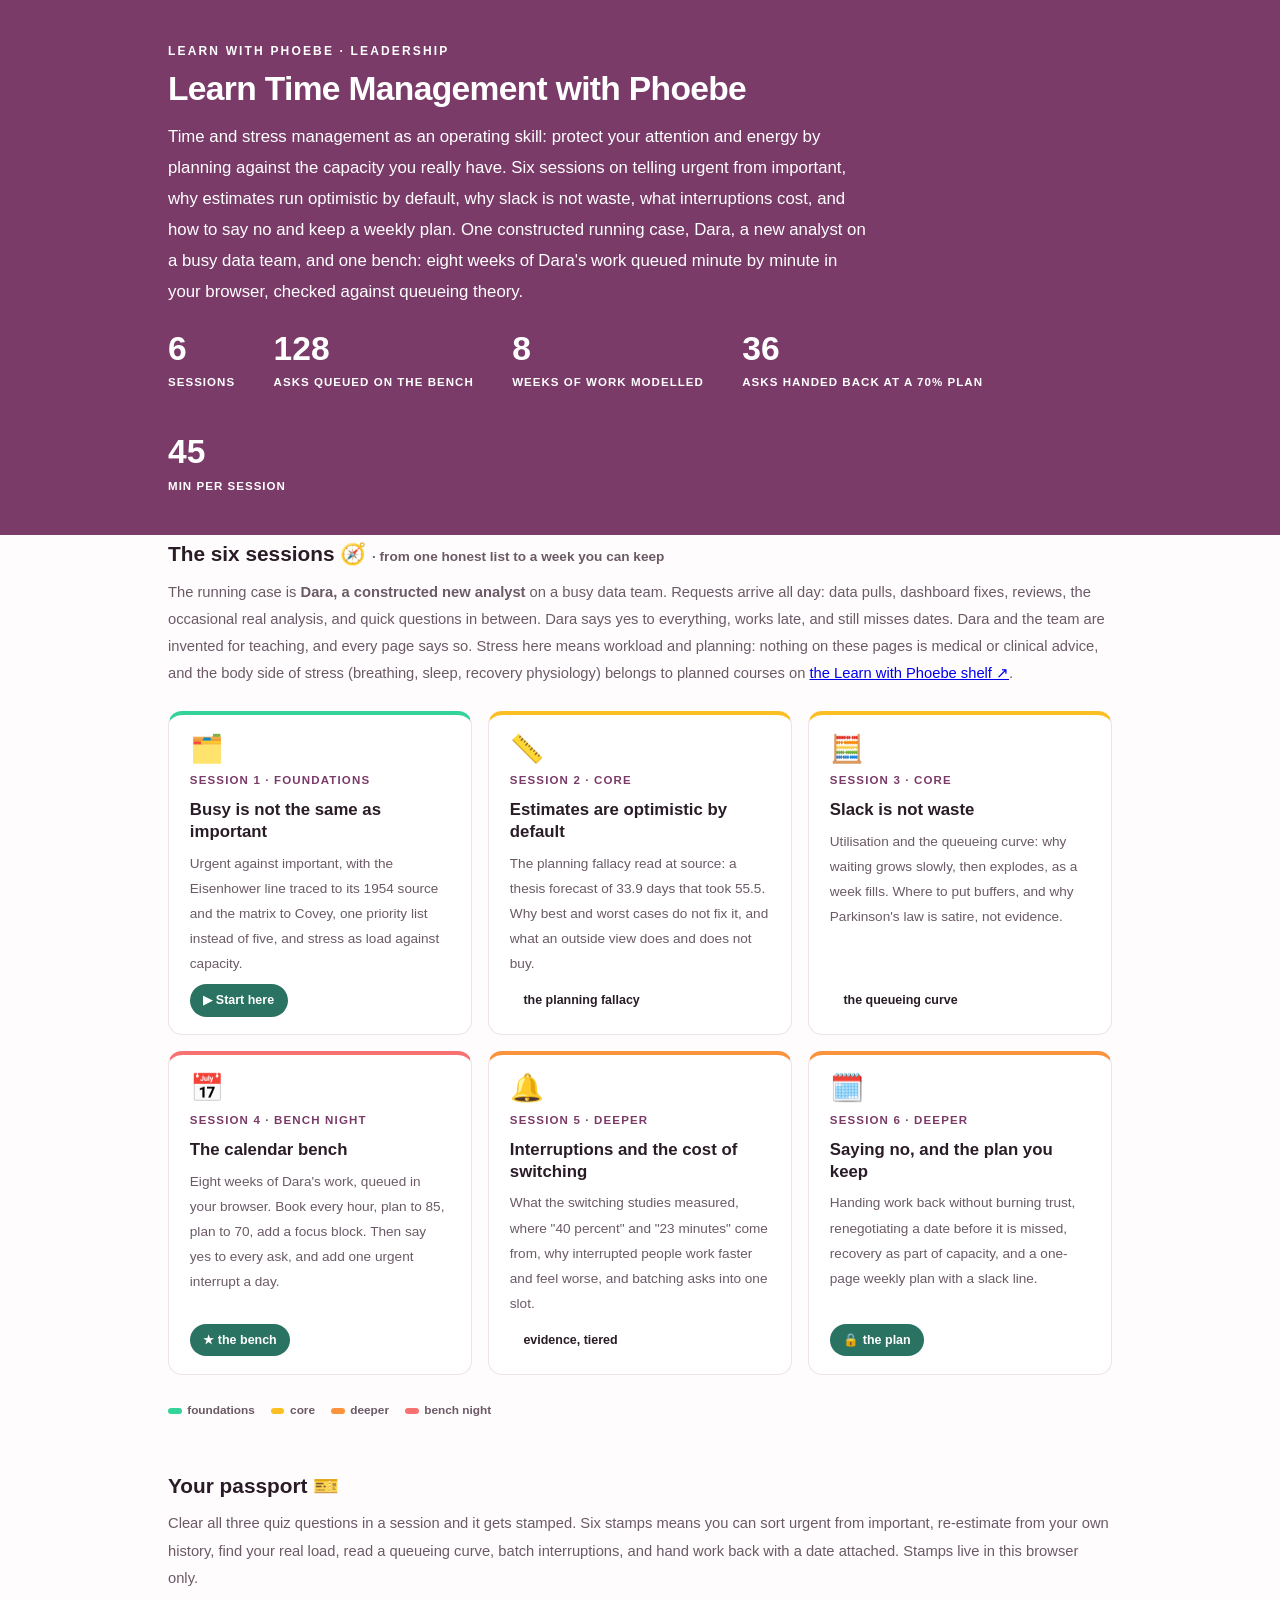
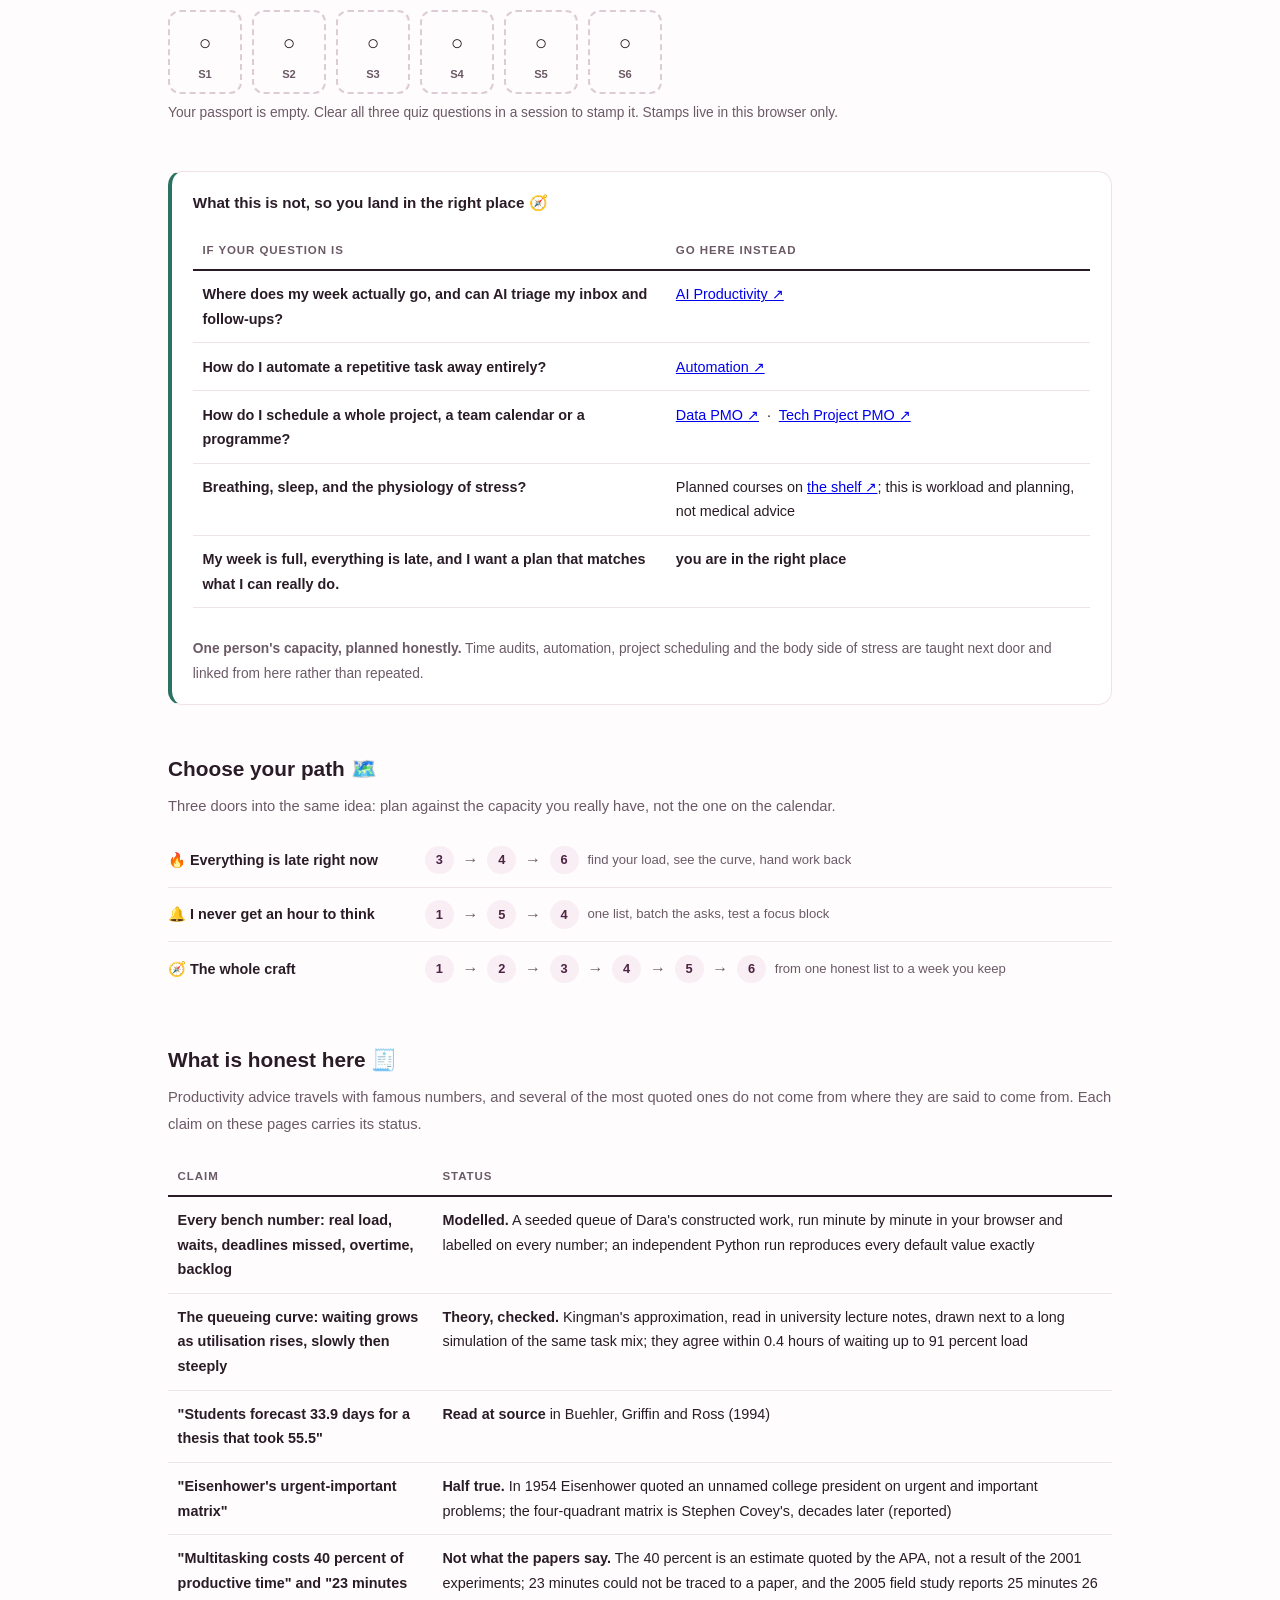
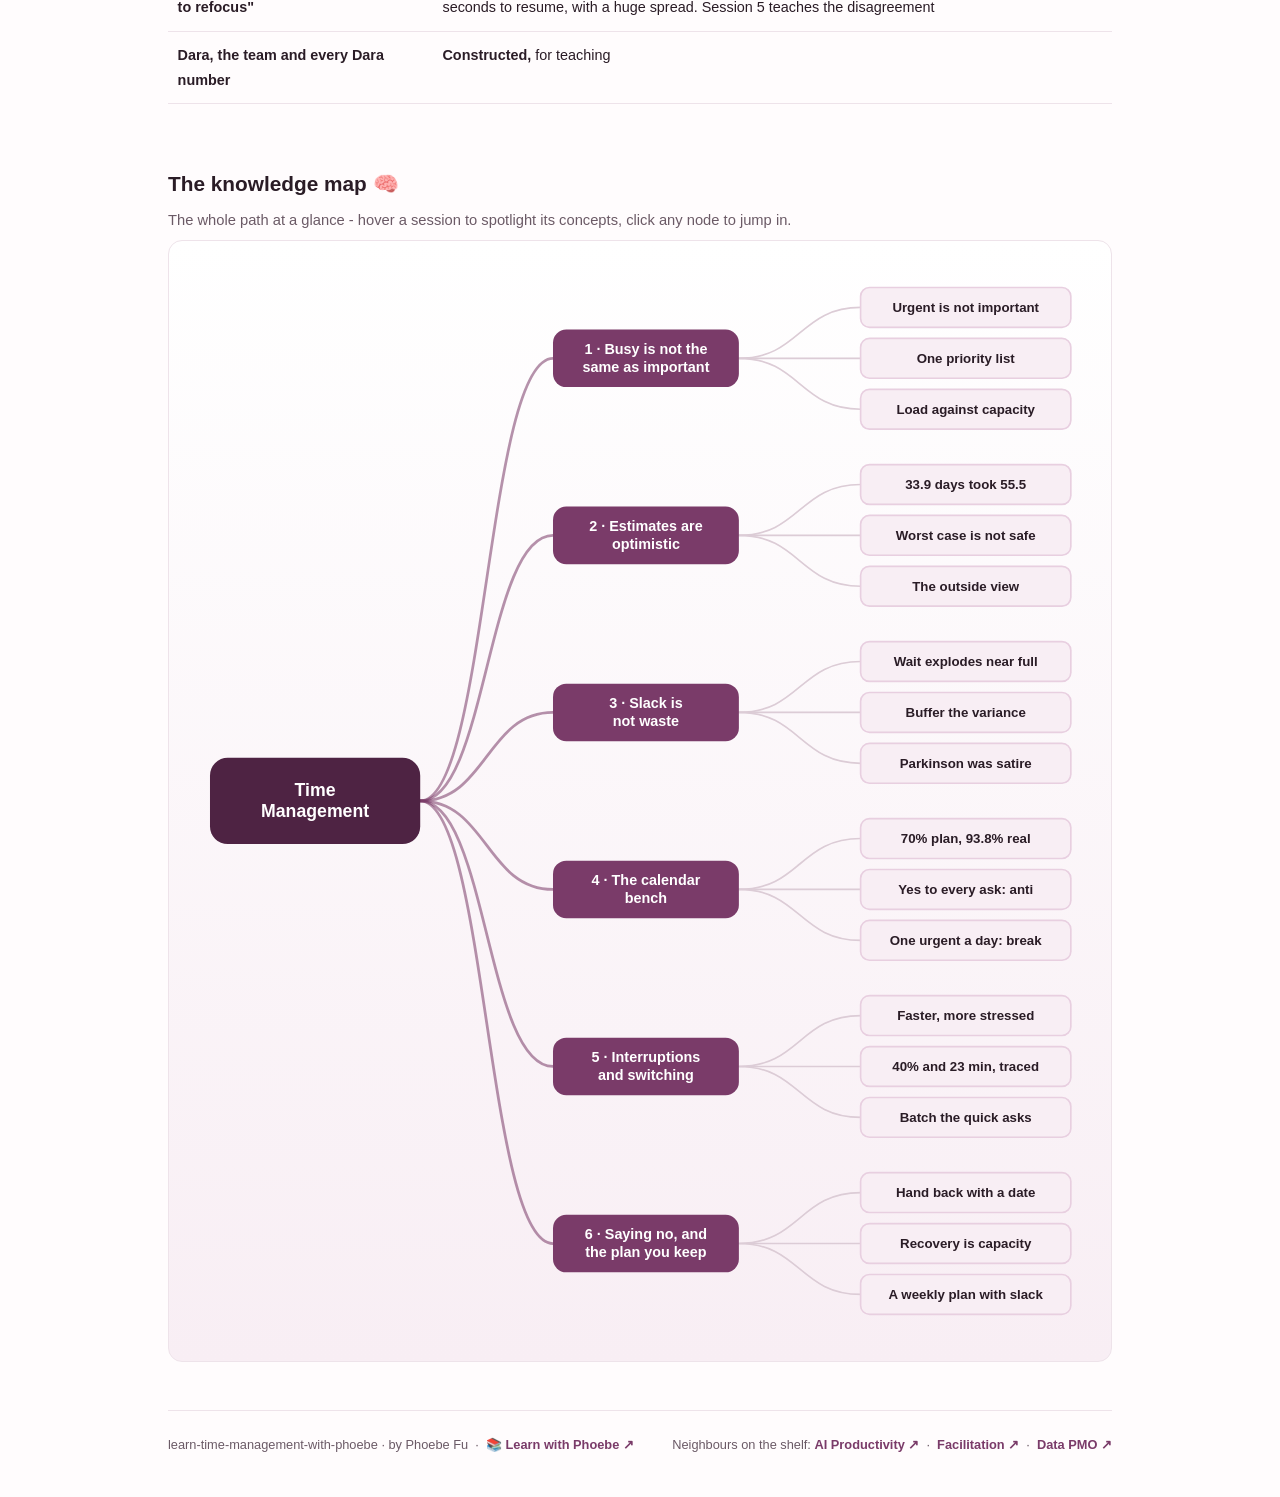
==== commit 1a6aabd8: "Light surfaces everywhere: lightbox, cheat panel, code boxes; contrast and phone-width fixes Every d" ====
--- a/index.html
+++ b/index.html
@@ -19,7 +19,7 @@
 <meta name="twitter:image" content="https://phoebefu6.github.io/learn-time-management-with-phoebe/assets/og-cover.png">
 <!-- social:end -->
 <title>Learn Time Management with Phoebe</title>
-<link rel="stylesheet" href="assets/style.css?v=15">
+<link rel="stylesheet" href="assets/style.css?v=17">
 <style>
 
   .stats-row { display: flex; gap: 2.4rem; margin-top: 1.5rem; flex-wrap: wrap; }
@@ -57,7 +57,7 @@
   .path { display: flex; gap: .55rem; align-items: center; padding: .75rem 0; border-bottom: .5px solid var(--hairline); flex-wrap: wrap; }
   .path:last-child { border-bottom: none; }
   .path b { min-width: 15.5rem; font-size: .9rem; }
-  .path .pstep { background: var(--indigo-50); color: var(--indigo); border-radius: 999px; padding: .16rem .68rem; font-weight: 700; font-size: .8rem; text-decoration: none; transition: all .12s ease; }
+  .path .pstep { background: var(--indigo-50); color: var(--indigo-deep); border-radius: 999px; padding: .16rem .68rem; font-weight: 700; font-size: .8rem; text-decoration: none; transition: all .12s ease; }
   .path .pstep:hover { background: var(--indigo); color: #fff; }
   .path .parr { color: var(--muted); font-weight: 700; }
 
@@ -344,6 +344,6 @@
 };
 </script>
 <script src="assets/mindmap.js?v=15"></script>
-<script src="assets/app.js?v=15"></script>
+<script src="assets/app.js?v=17"></script>
 </body>
 </html>
--- a/assets/style.css
+++ b/assets/style.css
@@ -1369,3 +1369,4 @@
 .masthead a, .masthead .sub a { color: #fff; text-decoration: underline; text-underline-offset: 2px; }
 .prompt-box b, .prompt-box strong { color: var(--indigo-deep, var(--ink)); }
 .prompt-box span, .prompt-box em, .prompt-box i { color: inherit; }
+.pp-stamp i { color: var(--ink); }
